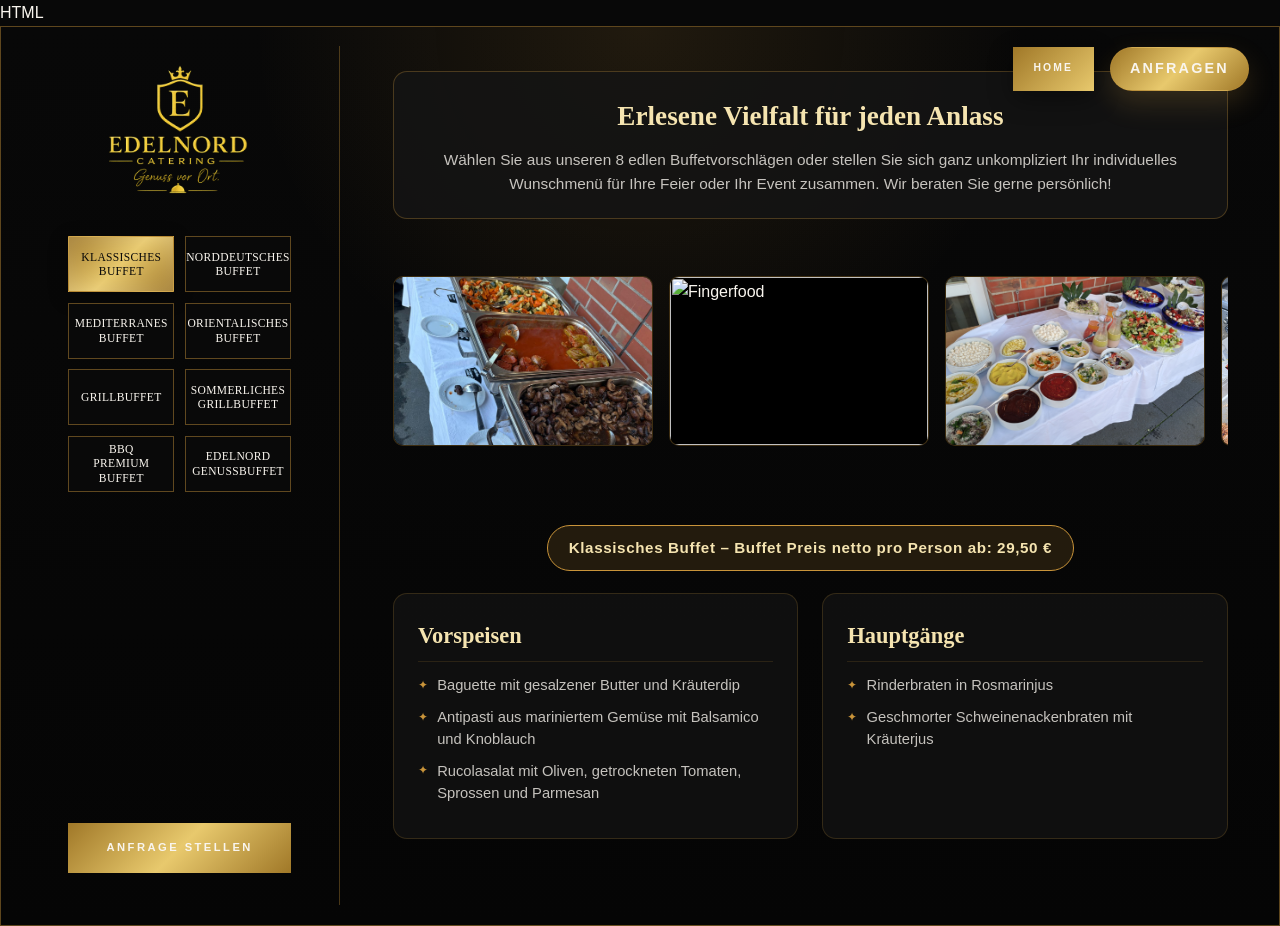
==== buffets-neu.html @ af48270b "Refactor carousel styles for improved specificity" ====
HTML
<!DOCTYPE html>
<html lang="de">
<head>
  <meta charset="UTF-8">
  <meta name="viewport" content="width=device-width, initial-scale=1.0">
  <meta name="robots" content="noindex, nofollow">
  <meta name="description" content="Entdecken Sie unsere exklusiven Buffets von EdelNord Catering – Klassisch, Norddeutsch, Mediterran, Orientalisch, Grill & BBQ sowie individuelle Wunschmenüs.">
  <title>Unsere Buffets – EdelNord Catering</title>
  <link rel="icon" type="image/png" href="assets/logo.png">
  <link rel="apple-touch-icon" href="assets/logo.png">
  <link rel="stylesheet" href="css/style.css">
  <link rel="stylesheet" href="css/buffets.css">
  <style>
    /* Zusätzliches Styling für Karussell, Lightbox & neue Elemente */
    .buffet-intro-box {
      background: rgba(20, 20, 20, 0.85);
      border: 1px solid rgba(201, 148, 58, 0.3);
      border-radius: 14px;
      padding: 1.4rem 1.8rem;
      margin-bottom: 1.8rem;
      text-align: center;
    }
    .buffet-intro-box h2 {
      font-family: var(--font-display);
      color: var(--gold-light);
      font-size: 1.7rem;
      margin-top: 0;
      margin-bottom: 0.6rem;
    }
    .buffet-intro-box p {
      color: var(--white-dim);
      font-size: 0.96rem;
      line-height: 1.55;
      margin: 0;
    }

    /* Karussell Styles – gezielt mit hoher Spezifität abgesichert */
    .menu-section .media-carousel-container {
      position: relative !important;
      width: 100% !important;
      height: auto !important;
      min-height: 185px !important;
      max-height: none !important;
      overflow-x: hidden !important;
      overflow-y: visible !important;
      margin-top: 1.2rem !important;
      margin-bottom: 1.8rem !important;
      padding: 0.6rem 0 !important;
      box-sizing: border-box !important;
    }
    .menu-section .media-carousel-track {
      display: flex !important;
      align-items: center !important;
      gap: 1rem !important;
      height: 170px !important;
      animation: scrollTrack 35s linear infinite;
      width: max-content !important;
    }
    .menu-section .media-carousel-container:hover .media-carousel-track {
      animation-play-state: paused;
    }
    .menu-section .carousel-item {
      width: 260px !important;
      height: 170px !important;
      min-height: 170px !important;
      max-height: 170px !important;
      border-radius: 10px !important;
      overflow: hidden !important;
      border: 1px solid rgba(201, 148, 58, 0.3) !important;
      cursor: pointer !important;
      flex-shrink: 0 !important;
      position: relative !important;
      background: #000 !important;
      margin: 0 !important;
      padding: 0 !important;
      transition: transform 0.3s ease, border-color 0.3s ease;
    }
    .menu-section .carousel-item:hover {
      transform: scale(1.03);
      border-color: var(--gold) !important;
    }
    .menu-section .carousel-item img {
      display: block !important;
      width: 100% !important;
      height: 100% !important;
      min-height: 100% !important;
      max-height: 100% !important;
      object-fit: cover !important;
      object-position: center !important;
      margin: 0 !important;
      padding: 0 !important;
      pointer-events: none;
    }

    @keyframes scrollTrack {
      0% { transform: translateX(0); }
      100% { transform: translateX(calc(-50% - 0.5rem)); }
    }

    /* Lightbox Styles */
    .lightbox-modal {
      display: none;
      position: fixed;
      top: 0;
      left: 0;
      width: 100%;
      height: 100%;
      background: rgba(0, 0, 0, 0.92);
      z-index: 9999;
      justify-content: center;
      align-items: center;
      padding: 2rem;
    }
    .lightbox-modal.active {
      display: flex;
    }
    .lightbox-content {
      max-width: 90%;
      max-height: 85vh;
      border-radius: 8px;
      border: 2px solid var(--gold);
      box-shadow: 0 10px 30px rgba(0,0,0,0.8);
    }
    .lightbox-close {
      position: absolute;
      top: 20px;
      right: 30px;
      color: var(--gold-light);
      font-size: 2.5rem;
      cursor: pointer;
      background: none;
      border: none;
    }

    /* Seitenverhältnisse & Schriftgröße der Sidebar-Buttons optimiert */
    .buffet-tab {
      width: 100%;
      min-height: 54px;
      padding: 0.5rem 0.65rem;
      font-size: 0.72rem;
      line-height: 1.25;
      letter-spacing: 0.03em;
      text-align: center;
      display: flex;
      align-items: center;
      justify-content: center;
      box-sizing: border-box;
      word-break: normal;
      overflow-wrap: normal;
      hyphens: none;
    }

    /* Buffet Grid & Cards */
    .buffet-content-grid {
      display: grid;
      grid-template-columns: repeat(auto-fit, minmax(280px, 1fr));
      gap: 1.5rem;
      margin-top: 1.2rem;
      margin-bottom: 2rem;
    }
    .buffet-category {
      background: rgba(20, 20, 20, 0.7);
      border: 1px solid rgba(201, 148, 58, 0.2);
      border-radius: 14px;
      padding: 1.5rem;
    }
    .buffet-category h3 {
      font-family: var(--font-display);
      color: var(--gold-light);
      font-size: 1.4rem;
      margin-top: 0;
      margin-bottom: 0.8rem;
      border-bottom: 1px solid rgba(201, 148, 58, 0.15);
      padding-bottom: 0.4rem;
    }
    .buffet-category ul {
      list-style: none;
      padding: 0;
      margin: 0;
    }
    .buffet-category li {
      color: var(--white-dim);
      font-size: 0.92rem;
      margin-bottom: 0.6rem;
      line-height: 1.5;
      padding-left: 1.2rem;
      position: relative;
    }
    .buffet-category li::before {
      content: "✦";
      position: absolute;
      left: 0;
      color: var(--gold);
      font-size: 0.75rem;
      top: 0.1rem;
    }
    .buffet-panel {
      display: none;
    }
    .buffet-panel.active {
      display: block;
      animation: fadeIn 0.4s ease forwards;
    }
    .buffet-title-row {
      text-align: center;
      margin-top: 2.8rem;
      margin-bottom: 1.4rem;
    }
    .price-badge {
      display: inline-block;
      background: rgba(201, 148, 58, 0.15);
      border: 1px solid var(--gold);
      color: var(--gold-light);
      padding: 0.6rem 1.3rem;
      border-radius: 999px;
      font-weight: 600;
      font-size: 0.95rem;
      letter-spacing: 0.04em;
      text-align: center;
    }

    /* PDF Download Button Styling */
    .pdf-download-container {
      text-align: center;
      margin-top: 1rem;
      margin-bottom: 2rem;
    }
    .btn-pdf-download {
      display: inline-flex;
      align-items: center;
      gap: 0.6rem;
      background: linear-gradient(135deg, #c9943a, #e2b15c);
      color: #111;
      padding: 0.8rem 1.8rem;
      border-radius: 999px;
      font-weight: 700;
      font-size: 0.95rem;
      text-decoration: none;
      box-shadow: 0 4px 15px rgba(201, 148, 58, 0.3);
      transition: transform 0.3s ease, box-shadow 0.3s ease, background 0.3s ease;
    }
    .btn-pdf-download:hover {
      transform: translateY(-2px);
      box-shadow: 0 6px 20px rgba(201, 148, 58, 0.5);
      background: linear-gradient(135deg, #d8a346, #ecc16d);
    }

    @keyframes fadeIn {
      from { opacity: 0; transform: translateY(8px); }
      to { opacity: 1; transform: translateY(0); }
    }
  </style>
</head>

<body>

  <div class="cursor"></div>
  <div class="cursor-ring"></div>

  <section class="buffet-page">

    <!-- Top Action Buttons -->
    <div style="position: absolute; top: 20px; right: 30px; display: flex; gap: 1rem; z-index: 100;">
      <a href="index.html" class="home-btn" style="position: static;">Home</a>
      <a href="index.html#kontakt" class="btn-primary" style="padding: 0.6rem 1.2rem; font-size: 0.9rem;">Anfragen</a>
    </div>

    <div class="buffet-container">

      <!-- ================= SIDEBAR (DESKTOP) ================= -->
      <aside class="buffet-sidebar">
        <div class="buffet-logo">
          <img src="assets/Slogan.PNG" alt="EdelNord Catering">
        </div>

        <div class="buffet-tabs" aria-label="Buffet auswählen">
          <button type="button" class="buffet-tab active" data-target="buffet-1">Klassisches Buffet</button>
          <button type="button" class="buffet-tab" data-target="buffet-2">Norddeutsches Buffet</button>
          <button type="button" class="buffet-tab" data-target="buffet-3">Mediterranes Buffet</button>
          <button type="button" class="buffet-tab" data-target="buffet-4">Orientalisches Buffet</button>
          <button type="button" class="buffet-tab" data-target="buffet-5">Grillbuffet</button>
          <button type="button" class="buffet-tab" data-target="buffet-6">Sommerliches Grillbuffet</button>
          <button type="button" class="buffet-tab" data-target="buffet-7">BBQ Premium Buffet</button>
          <button type="button" class="buffet-tab" data-target="buffet-8">EdelNord Genussbuffet</button>
        </div>

        <a href="index.html#kontakt" class="buffet-cta">
          Anfrage stellen
        </a>
      </aside>


      <!-- ================= HAUPTBEREICH / SPEISEKARTE ================= -->
      <main class="menu-section" style="padding: 1.6rem 2rem 2rem; overflow-y: auto; max-height: 90vh;">

        <!-- Einleitungstext -->
        <div class="buffet-intro-box">
          <h2>Erlesene Vielfalt für jeden Anlass</h2>
          <p>Wählen Sie aus unseren 8 edlen Buffetvorschlägen oder stellen Sie sich ganz unkompliziert Ihr individuelles Wunschmenü für Ihre Feier oder Ihr Event zusammen. Wir beraten Sie gerne persönlich!</p>
        </div>

        <!-- Durchlaufendes Medien-Karussell mit allen 8 echten Fotos -->
        <div class="media-carousel-container">
          <div class="media-carousel-track">
            <div class="carousel-item"><img src="assets/B004 Warme Speisen.jpg" alt="Warme Speisen"></div>
            <div class="carousel-item"><img src="assets/B017 Fingerfood.jpg" alt="Fingerfood"></div>
            <div class="carousel-item"><img src="assets/B002 Salate und Dips.jpg" alt="Salate und Dips"></div>
            <div class="carousel-item"><img src="assets/B003 Gasgrill.jpg" alt="Gasgrill"></div>
            <div class="carousel-item"><img src="assets/B009 Buffet Gäste.jpg" alt="Buffet Gäste"></div>
            <div class="carousel-item"><img src="assets/B014 Dessert.jpg" alt="Dessert"></div>
            <div class="carousel-item"><img src="assets/B018 Kuchen.jpg" alt="Kuchen"></div>
            <div class="carousel-item"><img src="assets/B019 Holzkohlegrill.jpg" alt="Holzkohlegrill"></div>
            <!-- Duplikat-Set für nahtlose Endlosschleife -->
            <div class="carousel-item"><img src="assets/B004 Warme Speisen.jpg" alt="Warme Speisen"></div>
            <div class="carousel-item"><img src="assets/B017 Fingerfood.jpg" alt="Fingerfood"></div>
            <div class="carousel-item"><img src="assets/B002 Salate und Dips.jpg" alt="Salate und Dips"></div>
            <div class="carousel-item"><img src="assets/B003 Gasgrill.jpg" alt="Gasgrill"></div>
            <div class="carousel-item"><img src="assets/B009 Buffet Gäste.jpg" alt="Buffet Gäste"></div>
            <div class="carousel-item"><img src="assets/B014 Dessert.jpg" alt="Dessert"></div>
            <div class="carousel-item"><img src="assets/B018 Kuchen.jpg" alt="Kuchen"></div>
            <div class="carousel-item"><img src="assets/B019 Holzkohlegrill.jpg" alt="Holzkohlegrill"></div>
          </div>
        </div>

        <!-- Buffet Panels Container -->
        <div class="buffet-panels-wrapper">

          <!-- 1. Klassisches Buffet -->
          <div id="buffet-1" class="buffet-panel active">
            <div class="buffet-title-row">
              <span class="price-badge">Klassisches Buffet – Buffet Preis netto pro Person ab: 29,50 €</span>
            </div>
            <div class="buffet-content-grid">
              <div class="buffet-category">
                <h3>Vorspeisen</h3>
                <ul>
                  <li>Baguette mit gesalzener Butter und Kräuterdip</li>
                  <li>Antipasti aus mariniertem Gemüse mit Balsamico und Knoblauch</li>
                  <li>Rucolasalat mit Oliven, getrockneten Tomaten, Sprossen und Parmesan</li>
                </ul>
              </div>
              <div class="buffet-category">
                <h3>Hauptgänge</h3>
                <ul>
                  <li>Rinderbraten in Rosmarinjus</li>
                  <li>Geschmorter Schweinenackenbraten mit Kräuterjus</li>
                </ul>
              </div>
              <div class="buffet-category">
                <h3>Beilagen & Dessert</h3>
                <ul>
                  <li>Rosmarinkartoffeln</li>
                  <li>Mediterranes Grillgemüse</li>
                  <li>Panna cotta mit Beerensauce im Glas</li>
                </ul>
              </div>
            </div>
            <div class="pdf-download-container">
              <a href="assets/EdelNord_Buffet_1_Klassisches_Buffet.pdf" class="btn-pdf-download" target="_blank">
                📥 Buffet-PDF herunterladen
              </a>
            </div>
          </div>

          <!-- 2. Norddeutsches Buffet -->
          <div id="buffet-2" class="buffet-panel">
            <div class="buffet-title-row">
              <span class="price-badge">Norddeutsches Buffet – Buffet Preis netto pro Person ab: 33,50 €</span>
            </div>
            <div class="buffet-content-grid">
              <div class="buffet-category">
                <h3>Vorspeisen</h3>
                <ul>
                  <li>Gemischter Brotkorb mit Mango-Aioli und gesalzener Butter</li>
                  <li>Penne rigate mit Avocado, Limette und Rucola</li>
                  <li>Blattsalat mit Gurke, Mais, Paprika, Croutons und Balsamico-Dressing</li>
                </ul>
              </div>
              <div class="buffet-category">
                <h3>Hauptgänge</h3>
                <ul>
                  <li>Gedämpftes Dorschfilet mit Gemüsestreifen und Dijon-Senfsauce</li>
                  <li>Rinderbraten mit Schwarzbiersauce</li>
                </ul>
              </div>
              <div class="buffet-category">
                <h3>Beilagen & Dessert</h3>
                <ul>
                  <li>Speckbohnen, Erbsen und Blumenkohl</li>
                  <li>Kartoffelgratin</li>
                  <li>Rote Grütze mit Vanillesauce</li>
                </ul>
              </div>
            </div>
            <div class="pdf-download-container">
              <a href="assets/EdelNord_Buffet_2_Norddeutsches_Buffet.pdf" class="btn-pdf-download" target="_blank">
                📥 Buffet-PDF herunterladen
              </a>
            </div>
          </div>

          <!-- 3. Mediterranes Buffet -->
          <div id="buffet-3" class="buffet-panel">
            <div class="buffet-title-row">
              <span class="price-badge">Mediterranes Buffet – Buffet Preis netto pro Person ab: 33,50 €</span>
            </div>
            <div class="buffet-content-grid">
              <div class="buffet-category">
                <h3>Vorspeisen</h3>
                <ul>
                  <li>Hausgebackene Kräuter-Focaccia</li>
                  <li>Gesalzene Butter und Sour Cream</li>
                  <li>Rote Bete und Feldsalat mit Vinaigrette und Walnüssen</li>
                  <li>Spinat-Räucherlachs-Törtchen im Glas mit Crème fraîche</li>
                </ul>
              </div>
              <div class="buffet-category">
                <h3>Hauptgänge</h3>
                <ul>
                  <li>Hähnchenbrust in Salbei-Parmaschinken-Sauce</li>
                  <li>Gebratene Mittelmeerfische und Garnelen auf Blattspinat-Tomaten-Gemüse mit Gorgonzolasauce</li>
                </ul>
              </div>
              <div class="buffet-category">
                <h3>Beilagen & Dessert</h3>
                <ul>
                  <li>Rosmarinkartoffeln</li>
                  <li>Gegrilltes Gemüse</li>
                  <li>Tiramisù mit Amarenakirschen</li>
                </ul>
              </div>
            </div>
            <div class="pdf-download-container">
              <a href="assets/EdelNord_Buffet_3_Mediterranes_Buffet.pdf" class="btn-pdf-download" target="_blank">
                📥 Buffet-PDF herunterladen
              </a>
            </div>
          </div>

          <!-- 4. Orientalisches Buffet -->
          <div id="buffet-4" class="buffet-panel">
            <div class="buffet-title-row">
              <span class="price-badge">Orientalisches Buffet – Buffet Preis netto pro Person ab: 29,50 €</span>
            </div>
            <div class="buffet-content-grid">
              <div class="buffet-category">
                <h3>Brotauswahl & Dips</h3>
                <ul>
                  <li>Hausgebackene Kräuter-Focaccia</li>
                  <li>Hummus & Baba Ghanoush</li>
                </ul>
              </div>
              <div class="buffet-category">
                <h3>Vorspeisen & Hauptgänge</h3>
                <ul>
                  <li>Fattoush-Salat mit geröstetem Fladenbrot und Zitronen-Sumach-Dressing</li>
                  <li>Geschmorte Hähnchenkeulen mit Zwiebeln</li>
                  <li>Geschmortes Lammfleisch in Joghurtsauce</li>
                </ul>
              </div>
              <div class="buffet-category">
                <h3>Beilagen & Dessert</h3>
                <ul>
                  <li>Biryani-Reis</li>
                  <li>Gebratener Blumenkohl mit Sesamsauce</li>
                  <li>Kunafa mit Käse</li>
                </ul>
              </div>
            </div>
            <div class="pdf-download-container">
              <a href="assets/EdelNord_Buffet_4_Orientalisches_Buffet.pdf" class="btn-pdf-download" target="_blank">
                📥 Buffet-PDF herunterladen
              </a>
            </div>
          </div>

          <!-- 5. Grillbuffet -->
          <div id="buffet-5" class="buffet-panel">
            <div class="buffet-title-row">
              <span class="price-badge">Grillbuffet – Buffet Preis netto pro Person ab: 36,50 €</span>
            </div>
            <div class="buffet-content-grid">
              <div class="buffet-category">
                <h3>Brot & Dips / Vorspeisen</h3>
                <ul>
                  <li>Ciabatta und Sauerteigbrot</li>
                  <li>Chimichurri, BBQ-Sauce und Aufgeschlagene Salzbutter</li>
                  <li>Grüner Blattsalat mit Balsamico-Dressing</li>
                  <li>Wassermelonensalat mit Feta, Minze und Rucola</li>
                </ul>
              </div>
              <div class="buffet-category">
                <h3>Vom Grill</h3>
                <ul>
                  <li>Rinderhüftsteaks</li>
                  <li>Zanderfilet vom Grill auf Lauch und Kirschtomaten mit Limettenbutter</li>
                  <li>Gegrillte Portobello-Pilze mit Knoblauch</li>
                </ul>
              </div>
              <div class="buffet-category">
                <h3>Beilagen & Dessert</h3>
                <ul>
                  <li>Ofenkartoffeln mit geräucherter Paprika und Meersalz</li>
                  <li>Gegrillte Zucchini und Paprika mit Balsamico</li>
                  <li>Cheesecake im Glas mit Beerensauce</li>
                </ul>
              </div>
            </div>
            <div class="pdf-download-container">
              <a href="assets/EdelNord_Buffet_5_Grillbuffet.pdf" class="btn-pdf-download" target="_blank">
                📥 Buffet-PDF herunterladen
              </a>
            </div>
          </div>

          <!-- 6. Sommerliches Grillbuffet -->
          <div id="buffet-6" class="buffet-panel">
            <div class="buffet-title-row">
              <span class="price-badge">Sommerliches Grillbuffet – Buffet Preis netto pro Person ab: 36,50 €</span>
            </div>
            <div class="buffet-content-grid">
              <div class="buffet-category">
                <h3>Brot & Dips / Salate</h3>
                <ul>
                  <li>Ciabatta und Baguette</li>
                  <li>Rote-Bete-Hummus und Aufgeschlagene Kräuterbutter</li>
                  <li>Couscous-Salat mit Tomaten, Minze und Petersilie</li>
                  <li>Bauernsalat mit Gurke, Kirschtomaten, Paprika und Zitronendressing</li>
                </ul>
              </div>
              <div class="buffet-category">
                <h3>Vom Grill</h3>
                <ul>
                  <li>Maispoulardenbrust in Zitronen-Kräuter-Marinade</li>
                  <li>Riesengarnelenspieße mit Knoblauch und Petersilie</li>
                  <li>Halloumi-Spieße mit Paprika und roten Zwiebeln</li>
                </ul>
              </div>
              <div class="buffet-category">
                <h3>Beilagen & Dessert</h3>
                <ul>
                  <li>Kartoffelsalat mit Basilikumpesto</li>
                  <li>Gegrillte Maiskolben mit Butter und Meersalz</li>
                  <li>Zitronenquark mit frischen Erdbeeren im Glas</li>
                </ul>
              </div>
            </div>
            <div class="pdf-download-container">
              <a href="assets/EdelNord_Buffet_6_Sommerliches_Grillbuffet.pdf" class="btn-pdf-download" target="_blank">
                📥 Buffet-PDF herunterladen
              </a>
            </div>
          </div>

          <!-- 7. BBQ Premium Buffet -->
          <div id="buffet-7" class="buffet-panel">
            <div class="buffet-title-row">
              <span class="price-badge">BBQ Premium Buffet – Buffet Preis netto pro Person ab: 39,50 €</span>
            </div>
            <div class="buffet-content-grid">
              <div class="buffet-category">
                <h3>Brot & Dips / Salate</h3>
                <ul>
                  <li>Knuspriges Baguette und Sauerteigbrot mit Fenchel-Kräuterquark & Tomatenbutter</li>
                  <li>BBQ-Sauce, Senf und Ketchup</li>
                  <li>Bohnensalat mit roten Zwiebeln, Petersilie und getrockneten Tomaten</li>
                  <li>Pastasalat mit Pesto, Mini-Mozzarella und Pinienkernen</li>
                </ul>
              </div>
              <div class="buffet-category">
                <h3>Grillspezialitäten</h3>
                <ul>
                  <li>Thüringer Bratwurst</li>
                  <li>Schweinenackensteaks in Senf-Kräuter-Marinade</li>
                  <li>Marinierte, ausgelöste Hähnchenkeulen</li>
                  <li>Lachsfilet mit Zitronenbutter</li>
                </ul>
              </div>
              <div class="buffet-category">
                <h3>Beilagen & Dessert</h3>
                <ul>
                  <li>Kartoffeln mit Rosmarin, Thymian, Meersalz und Olivenöl</li>
                  <li>Gebratene Champignons mit Knoblauch und Kräutern</li>
                  <li>Schokoladenbrownie mit Salzkaramellsauce</li>
                </ul>
              </div>
            </div>
            <div class="pdf-download-container">
              <a href="assets/EdelNord_Buffet_7_BBQ_Premium_Buffet.pdf" class="btn-pdf-download" target="_blank">
                📥 Buffet-PDF herunterladen
              </a>
            </div>
          </div>

          <!-- 8. EdelNord Genussbuffet -->
          <div id="buffet-8" class="buffet-panel">
            <div class="buffet-title-row">
              <span class="price-badge">EdelNord Genussbuffet – Buffet Preis netto pro Person ab: 39,50 €</span>
            </div>
            <div class="buffet-content-grid">
              <div class="buffet-category">
                <h3>Brot & Vorspeisen</h3>
                <ul>
                  <li>Baguette und hausgebackene Kräuter-Focaccia mit Salzbutter & Aioli</li>
                  <li>Geräuchertes Forellenfilet auf Fenchelsalat mit Zitrone, Dill und Meerrettichcreme</li>
                  <li>Feldsalat mit Birne, gerösteten Walnüssen und Senf-Dill-Vinaigrette</li>
                </ul>
              </div>
              <div class="buffet-category">
                <h3>Hauptgänge</h3>
                <ul>
                  <li>Rosa gebratenes Rinderfilet mit kräftiger Rotweinjus</li>
                  <li>Ausgelöste Hähnchenkeulen in Zitronen-Thymian-Jus</li>
                  <li>Süßkartoffel-Spinat-Curry (vegan)</li>
                </ul>
              </div>
              <div class="buffet-category">
                <h3>Beilagen & Dessert</h3>
                <ul>
                  <li>Buntes Landgemüse mit Möhren, grünen Bohnen und Erbsen</li>
                  <li>Basmatireis</li>
                  <li>Mousse au Chocolat aus Zartbitterschokolade</li>
                </ul>
              </div>
            </div>
            <div class="pdf-download-container">
              <a href="assets/EdelNord_Buffet_8_EdelNord_Genussbuffet.pdf" class="btn-pdf-download" target="_blank">
                📥 Buffet-PDF herunterladen
              </a>
            </div>
          </div>

        </div>

      </main>

    </div>

  </section>

  <!-- Lightbox Modal -->
  <div class="lightbox-modal" id="lightboxModal">
    <button class="lightbox-close" id="lightboxClose">&times;</button>
    <img class="lightbox-content" id="lightboxImg" src="" alt="Großansicht">
  </div>

  <!-- JavaScript für Tabs und Lightbox -->
  <script>
    const tabs = document.querySelectorAll('.buffet-tab');
    const panels = document.querySelectorAll('.buffet-panel');

    tabs.forEach(tab => {
      tab.addEventListener('click', () => {
        tabs.forEach(t => t.classList.remove('active'));
        panels.forEach(p => p.classList.remove('active'));

        tab.classList.add('active');
        const target = document.getElementById(tab.getAttribute('data-target'));
        if (target) {
          target.classList.add('active');
        }
      });
    });

    const modal = document.getElementById('lightboxModal');
    const modalImg = document.getElementById('lightboxImg');
    const closeBtn = document.getElementById('lightboxClose');
    const carouselItems = document.querySelectorAll('.carousel-item img');

    carouselItems.forEach(img => {
      img.parentElement.addEventListener('click', () => {
        modal.classList.add('active');
        modalImg.src = img.src;
      });
    });

    closeBtn.addEventListener('click', () => {
      modal.classList.remove('active');
    });

    modal.addEventListener('click', (e) => {
      if (e.target === modal) {
        modal.classList.remove('active');
      }
    });
  </script>

</body>
</html>
---- css/style.css ----
/* ============================================
   EDELNORD – GLOBAL DESIGN SYSTEM
   ============================================ */

:root {
  --black: #080808;
  --black-mid: #111111;
  --black-card: #141414;
  --gold-deep: #a07828;
  --gold: #c9943a;
  --gold-bright: #e8c96d;
  --gold-light: #f5e4b0;
  --gold-soft: #edd7a0;
  --white: #f9f5ee;
  --white-dim: rgba(249, 245, 238, 0.78);
  --line: rgba(201, 148, 58, 0.18);
  --panel: rgba(20, 20, 20, 0.85);
  --transition: 0.35s ease;
  --font-display: "Cormorant Garamond", Georgia, serif;
  --font-ui: "Montserrat", "Segoe UI", sans-serif;
}

* {
  box-sizing: border-box;
}

html, body {
  max-width: 100%;
  overflow-x: hidden;
}

html {
  scroll-behavior: smooth;
}

body {
  margin: 0;
  background: var(--black);
  color: var(--white);
  font-family: var(--font-ui);
  line-height: 1.6;
  -webkit-font-smoothing: antialiased;
  text-rendering: optimizeLegibility;
}

a,
a:link,
a:visited,
a:active {
  color: inherit;
  text-decoration: none;
}

a:hover {
  color: inherit;
}

img {
  max-width: 100%;
  display: block;
}

button,
input,
select,
textarea {
  font: inherit;
}

/* ============================================
   NAVIGATION
   ============================================ */
nav {
  position: sticky;
  top: 0;
  z-index: 40;
  display: flex;
  align-items: center;
  justify-content: space-between;
  gap: 1rem;
  width: min(1280px, calc(100% - 2rem));
  margin: 1.2rem auto 0;
  padding: 1rem 1.15rem;
  background: rgba(8, 8, 8, 0.84);
  border: 1px solid var(--line);
  border-radius: 999px;
  backdrop-filter: blur(12px);
  -webkit-backdrop-filter: blur(12px);
  box-shadow: 0 12px 30px rgba(0, 0, 0, 0.18);
}

.nav-logo {
  display: flex;
  align-items: center;
  gap: 0.8rem;
  min-width: 0;
}

.nav-logo-img {
  width: 42px;
  height: 42px;
  border-radius: 12px;
  object-fit: cover;
  box-shadow: 0 10px 18px rgba(0, 0, 0, 0.2);
}

.nav-logo-text {
  display: flex;
  flex-direction: column;
  line-height: 1.1;
}

.nav-logo-text span:first-child {
  color: var(--gold-light);
  font-family: var(--font-display);
  font-size: 0.92rem;
  letter-spacing: 0.12em;
  text-transform: uppercase;
}

.nav-logo-text .logo-sub {
  color: var(--gold-light);
  font-family: var(--font-display);
  font-size: 0.76rem;
  letter-spacing: 0.14em;
  opacity: 0.9;
}

.nav-links {
  display: flex;
  align-items: center;
  gap: 1.3rem;
  list-style: none;
  margin: 0;
  padding: 0;
}

.nav-links a {
  color: var(--white-dim);
  font-size: 0.75rem;
  letter-spacing: 0.15em;
  text-transform: uppercase;
  transition: color var(--transition);
}

.nav-links a:hover {
  color: var(--gold-light);
}

.desktop-cta,
.mobile-request-btn,
.btn-primary,
.form-submit {
  display: inline-flex;
  align-items: center;
  justify-content: center;
  background: linear-gradient(135deg, var(--gold-deep), var(--gold-bright), var(--gold-deep));
  color: #080808;
  border: 1px solid rgba(201, 148, 58, 0.28);
  border-radius: 999px;
  font-weight: 700;
  letter-spacing: 0.15em;
  text-transform: uppercase;
  transition: transform 0.22s ease, box-shadow 0.22s ease, filter 0.22s ease;
  box-shadow: 0 12px 28px rgba(201, 148, 58, 0.2);
}

.desktop-cta,
.mobile-request-btn {
  padding: 0.82rem 1rem;
  font-size: 0.7rem;
}

.btn-primary,
.form-submit {
  padding: 1rem 1.55rem;
  font-size: 0.7rem;
}

.desktop-cta:hover,
.mobile-request-btn:hover,
.btn-primary:hover,
.form-submit:hover {
  transform: translateY(-2px);
  box-shadow: 0 18px 34px rgba(201, 148, 58, 0.32);
  filter: brightness(1.02);
}

.mobile-nav-actions {
  display: none;
}

.hamburger {
  display: inline-flex;
  flex-direction: column;
  justify-content: center;
  gap: 0.24rem;
  width: 42px;
  height: 42px;
  border: 1px solid rgba(201, 148, 58, 0.2);
  border-radius: 50%;
  background: rgba(255, 255, 255, 0.01);
  cursor: pointer;
}

.hamburger span {
  display: block;
  width: 18px;
  height: 2px;
  margin: 0 auto;
  background: var(--white);
  border-radius: 2px;
}

/* ============================================
   HERO
   ============================================ */
.hero {
  position: relative;
  min-height: 78vh;
  padding: 6rem 1.5rem 4rem;
  background: var(--black);
  overflow: hidden;
}

.hero-bg,
.hero-lines {
  position: absolute;
  inset: 0;
  pointer-events: none;
}

.hero-bg {
  background:
    radial-gradient(circle at 50% 28%, rgba(201, 148, 58, 0.15), transparent 35%),
    linear-gradient(180deg, rgba(8, 8, 8, 0.12), rgba(8, 8, 8, 0.02));
}

.hero-content {
  position: relative;
  z-index: 1;
  width: min(1200px, 100%);
  min-height: 68vh;
  margin: 0 auto;
  display: flex;
  flex-direction: column;
  align-items: center;
  justify-content: center;
  text-align: center;
}

.hero-logo {
  display: flex;
  justify-content: center;
  align-items: center;
  margin-bottom: 1.5rem;
}

.hero-logo img {
  width: min(46vw, 620px);
  max-width: 620px;
  filter: drop-shadow(0 18px 30px rgba(0, 0, 0, 0.25));
}

.hero-scroll {
  display: flex;
  flex-direction: column;
  align-items: center;
  gap: 0.6rem;
  margin-top: 0.6rem;
}

.hero-scroll span {
  font-size: 0.72rem;
  letter-spacing: 0.24em;
  text-transform: uppercase;
  color: var(--white-dim);
}

.scroll-line {
  width: 1px;
  height: 52px;
  background: linear-gradient(180deg, rgba(201, 148, 58, 0.12), rgba(201, 148, 58, 0.9), rgba(201, 148, 58, 0.12));
}

.hero-actions {
  margin-top: 1.9rem;
}

/* ============================================
   SERVICES / OFFERS / ABOUT / CONTACT / FOOTER
   ============================================ */
.services,
.offers,
.about,
.contact,
footer {
  background: var(--black);
}

.services {
  min-height: 100vh;
  display: flex;
  align-items: center;
  padding: 5rem 0;
  background: var(--black-mid);
  border-top: 1px solid rgba(201, 148, 58, 0.08);
  border-bottom: 1px solid rgba(201, 148, 58, 0.08);
}

.services .section-inner,
.offers .section-inner,
.about .section-inner,
.contact .contact-inner,
.footer-inner,
.footer-bottom {
  width: min(1200px, calc(100% - 2rem));
  margin: 0 auto;
}

.services-header,
.offers-header {
  width: 100%;
  max-width: 1200px;
  text-align: center;
  margin: 0 auto 2.8rem;
  display: flex;
  flex-direction: column;
  align-items: center;
}

.services-header .section-label,
.services-header .section-title {
  text-align: center;
}

.services-grid {
  width: 100%;
  max-width: 1200px;
  display: grid;
  grid-template-columns: repeat(4, minmax(180px, 1fr));
  gap: 1.35rem;
  margin: 0 auto;
}

.service-card {
  position: relative;
  background: var(--black-card);
  padding: 2.3rem 1.6rem 3rem;
  overflow: hidden;
  transition: var(--transition);
  border-radius: 18px;
  min-height: 330px;
  display: flex;
  flex-direction: column;
  align-items: center;
  justify-content: center;
  text-align: center;
  text-decoration: none;
  color: inherit;
  border: 1px solid rgba(201, 148, 58, 0.12);
  box-shadow: 0 15px 30px rgba(0, 0, 0, 0.08);
}

.service-card::before {
  content: "";
  position: absolute;
  top: 0;
  left: 0;
  width: 100%;
  height: 2px;
  background: linear-gradient(90deg, transparent, var(--gold), transparent);
  transform: scaleX(0);
  transition: transform var(--transition);
}

.service-card:hover::before {
  transform: scaleX(1);
}

.service-card:hover {
  background: rgba(20, 20, 20, 0.97);
  transform: translateY(-10px);
  box-shadow: 0 22px 38px rgba(0, 0, 0, 0.18);
}

.service-card:hover .service-icon {
  color: var(--gold-bright);
}

.service-icon {
  font-size: 2.15rem;
  color: var(--gold);
  margin-bottom: 1rem;
  display: block;
  transition: color var(--transition);
}

.service-name {
  font-family: var(--font-display);
  font-size: clamp(1.9rem, 2.2vw, 2.5rem);
  font-weight: 300;
  margin: 0 0 0.8rem;
  color: var(--white);
}

.service-desc {
  font-size: 0.92rem;
  font-weight: 300;
  line-height: 1.75;
  color: var(--white-dim);
  max-width: 220px;
  margin: 0;
}

.service-number {
  position: absolute;
  bottom: 1.4rem;
  right: 1.4rem;
  font-family: var(--font-display);
  font-size: 3rem;
  font-weight: 300;
  color: rgba(201, 148, 58, 0.06);
  line-height: 1;
  pointer-events: none;
}

.services-cta {
  margin-top: 1.8rem;
  text-align: center;
}

.offers {
  background: #0b0b0b;
  padding: 5rem 0;
}

.offers-header {
  text-align: center;
  margin: 0 auto 2.4rem;
}

.offer-pill {
  display: flex;
  align-items: center;
  justify-content: center;
  gap: 0.7rem;
  width: min(100%, 760px);
  margin: 0 auto 0.8rem;
  padding: 1rem 1.3rem;
  border-radius: 999px;
  background: rgba(255, 255, 255, 0.01);
  border: 1px solid rgba(201, 148, 58, 0.12);
  color: var(--white);
  transition: transform var(--transition), border-color var(--transition);
}

.offer-pill:hover {
  transform: translateY(-2px);
  border-color: rgba(201, 148, 58, 0.35);
}

.offer-icon {
  font-size: 1.15rem;
}

.offer-name {
  font-size: 1rem;
  font-weight: 500;
}

.offers-cta {
  display: grid;
  justify-items: center;
  gap: 1rem;
  margin-top: 2rem;
  text-align: center;
}

.offers-cta p {
  max-width: 760px;
  color: var(--white-dim);
  font-size: 0.92rem;
  line-height: 1.75;
}

.about,
.contact {
  padding: 5rem 0;
}

.about-layout {
  display: grid;
  grid-template-columns: 1.1fr 0.9fr;
  gap: 2rem;
  align-items: center;
}

.about-body,
.contact-form,
.contact-alt {
  background: rgba(20, 20, 20, 0.45);
  border: 1px solid rgba(201, 148, 58, 0.12);
  border-radius: 18px;
}

.about-body {
  padding: 2rem;
}

.about-image {
  overflow: hidden;
  border-radius: 18px;
  border: 1px solid rgba(201, 148, 58, 0.12);
}

.about-image img {
  width: 100%;
  height: 100%;
  object-fit: cover;
}

.contact-inner {
  width: min(1200px, calc(100% - 2rem));
  margin: 0 auto;
}

.contact-form {
  padding: 1.5rem;
}

.form-row {
  display: grid;
  grid-template-columns: repeat(2, minmax(0, 1fr));
  gap: 1rem;
  margin-bottom: 1rem;
}

.form-field {
  display: flex;
  flex-direction: column;
  gap: 0.45rem;
}

.form-field label {
  color: var(--white-dim);
  font-size: 0.72rem;
  letter-spacing: 0.1em;
  text-transform: uppercase;
}

.form-field input,
.form-field select,
.form-field textarea {
  width: 100%;
  border: 1px solid rgba(201, 148, 58, 0.2);
  border-radius: 10px;
  background: rgba(255, 255, 255, 0.02);
  color: var(--white);
  padding: 0.9rem 1rem;
  font: inherit;
}

.form-field textarea {
  min-height: 130px;
  resize: vertical;
}

.contact-alt {
  display: flex;
  justify-content: space-between;
  gap: 1rem;
  padding: 1rem 1.2rem;
  margin-top: 1.5rem;
}

.contact-alt-item {
  display: grid;
  gap: 0.2rem;
}

.contact-alt-item span:first-child {
  color: var(--white-dim);
  font-size: 0.7rem;
  letter-spacing: 0.12em;
  text-transform: uppercase;
}

.contact-alt-item a,
.contact-alt-item span:last-child {
  color: var(--white);
  font-size: 0.9rem;
}

footer {
  padding: 3rem 0 2rem;
}

.footer-inner {
  display: grid;
  grid-template-columns: 1.2fr 1fr 1fr;
  gap: 2rem;
}

.footer-col ul {
  list-style: none;
  margin: 0;
  padding: 0;
  display: grid;
  gap: 0.55rem;
}

.footer-col a,
.footer-bottom a {
  color: var(--white-dim);
  transition: color var(--transition);
}

.footer-col a:hover,
.footer-bottom a:hover {
  color: var(--gold-light);
}

.footer-bottom {
  display: flex;
  justify-content: space-between;
  align-items: center;
  gap: 1rem;
  padding-top: 1.2rem;
  border-top: 1px solid rgba(201, 148, 58, 0.12);
}

.footer-bottom p {
  margin: 0;
  color: var(--white-dim);
  font-size: 0.78rem;
}

/* ============================================
   HELPER TYPOGRAPHY
   ============================================ */
.section-label {
  color: var(--gold-light);
  font-size: 0.75rem;
  letter-spacing: 0.2em;
  text-transform: uppercase;
}

.section-title,
.about-title,
.contact-title {
  font-family: var(--font-display);
  font-weight: 500;
  line-height: 0.95;
  letter-spacing: -0.03em;
}

.section-title,
.about-title {
  font-size: clamp(3.2rem, 5.5vw, 5.8rem);
  color: var(--gold-soft);
}

.contact-title {
  font-size: clamp(2.8rem, 4.5vw, 4.5rem);
  color: var(--white);
}

.about-title,
.contact-title {
  margin: 0.4rem 0 1rem;
}

.about-body p,
.contact-body {
  color: var(--white-dim);
  font-size: 0.92rem;
  line-height: 1.75;
}

.gold-text {
  color: var(--gold-light);
}

/* ============================================
   DESKTOP
   ============================================ */
@media (min-width: 901px) {
  body {
    background: var(--black);
  }

  nav {
    width: min(1280px, calc(100% - 2rem));
    margin-top: 1.2rem;
    border-radius: 999px;
  }

  .hero {
    min-height: 76vh;
    padding-top: 5.8rem;
  }

  .hero-content {
    min-height: 68vh;
  }

  .services,
  .offers,
  .about,
  .contact,
  footer {
    padding: 5rem 0;
  }

  .services-grid {
    grid-template-columns: repeat(4, minmax(220px, 1fr));
    gap: 1.35rem;
    margin-top: 1rem;
  }

  .service-card {
    min-height: 330px;
    padding: 2.2rem 1.7rem 3.1rem;
  }

  .service-name {
    font-size: 2.2rem;
  }

  .service-desc {
    font-size: 0.92rem;
    max-width: 230px;
  }
}

/* ============================================
   MOBILE
   ============================================ */
@media (max-width: 900px) {
  html,
  body {
    background: #080808 !important;
    color: #f9f5ee;
    margin: 0;
    overflow-x: hidden !important;
    max-width: 100vw;
  }

  body {
    font-size: 15px;
  }

  nav {
    position: sticky;
    top: 0;
    z-index: 40;
    width: calc(100% - 1.2rem);
    margin-top: 0.5rem;
    padding: 0.6rem 0.8rem;
    background: rgba(8, 8, 8, 0.96);
    border: 1px solid rgba(201, 148, 58, 0.12);
    border-radius: 999px;
    backdrop-filter: blur(10px);
    -webkit-backdrop-filter: blur(10px);
  }

  .nav-logo {
    gap: 0.45rem;
    max-width: 58%;
    min-width: 0;
  }

  .nav-logo-img {
    width: 26px;
    height: 26px;
    flex-shrink: 0;
  }

  .nav-logo-text {
    min-width: 0;
    overflow: hidden;
  }

  .nav-logo-text span:first-child {
    font-size: 0.58rem;
    letter-spacing: 0.04em;
    white-space: nowrap;
  }

  .nav-logo-text .logo-sub {
    font-size: 0.48rem;
    letter-spacing: 0.02em;
    white-space: nowrap;
  }

  .nav-links {
    display: none !important;
  }

  .mobile-nav-actions {
    display: flex !important;
    align-items: center;
    gap: 0.4rem;
    flex-shrink: 0;
  }

  .mobile-request-btn {
    padding: 0.5rem 0.65rem;
    font-size: 0.56rem;
    letter-spacing: 0.08em;
    white-space: nowrap;
  }

  .hamburger {
    width: 32px;
    height: 32px;
    border-radius: 50%;
    flex-shrink: 0;
  }

  .hero {
    min-height: 62vh;
    padding: 4.2rem 1rem 2.5rem;
    background: #080808;
  }

  .hero-content {
    max-width: 100%;
    width: 100%;
    display: flex;
    flex-direction: column;
    align-items: center;
    justify-content: center;
    text-align: center;
  }

  .hero-logo {
    width: 100%;
    margin: 0 auto 0.9rem;
  }

  .hero-logo img {
    display: block;
    width: min(84vw, 360px);
    height: auto;
    margin: 0 auto;
  }

  .hero-scroll {
    margin-top: 0.6rem;
    transform: scale(0.95);
  }

  .hero-scroll span {
    font-size: 0.68rem;
    letter-spacing: 0.2em;
    color: var(--white-dim);
  }

  .scroll-line {
    height: 42px;
  }

  .hero-actions {
    margin-top: 1rem;
  }

  .btn-primary,
  .btn-secondary {
    display: inline-flex;
    align-items: center;
    justify-content: center;
    width: auto;
    min-width: 210px;
    padding: 0.9rem 1.2rem;
    font-size: 0.68rem;
    letter-spacing: 0.18em;
  }

  .services,
  .offers,
  .about,
  .contact,
  footer {
    padding: 3.5rem 0;
  }

  .section-inner,
  .contact-inner {
    padding: 0 1rem;
  }

  .services-header,
  .offers-header {
    margin-bottom: 1.4rem;
  }

  .section-title,
  .about-title,
  .contact-title {
    font-size: clamp(2.2rem, 7vw, 2.8rem);
    line-height: 1.05;
    margin-top: 0.55rem;
    letter-spacing: -0.02em;
  }

  .section-title,
  .about-title {
    color: var(--gold-soft);
  }

  .contact-title {
    color: var(--white);
  }

  /* KACHELN AUF MOBILE GARANTIERT UNTEREINANDER */
  .services-grid {
    display: grid !important;
    grid-template-columns: 1fr !important;
    width: 100% !important;
    gap: 1.2rem !important;
  }

  .service-card {
    width: 100% !important;
    min-width: 0 !important;
    max-width: 100% !important;
    min-height: auto !important;
    padding: 1.8rem 1.4rem !important;
    border-radius: 14px;
    background: #141414;
    border: 1px solid rgba(201, 148, 58, 0.15);
  }

  .service-icon {
    font-size: 1.55rem;
    margin-bottom: 0.7rem;
  }

  .service-name {
    font-size: 1.5rem;
    margin-bottom: 0.55rem;
  }

  .service-desc {
    font-size: 0.88rem;
    max-width: 100% !important;
    line-height: 1.7;
    color: var(--white-dim);
  }

  .service-number {
    font-size: 2.2rem;
    bottom: 0.9rem;
    right: 0.9rem;
  }

  .services-cta {
    margin-top: 1.1rem;
  }

  .offers .section-inner {
    padding: 0 1rem;
  }

  .offer-pill {
    width: 100%;
    justify-content: flex-start;
    gap: 0.7rem;
    padding: 0.8rem 1rem;
    border-radius: 999px;
    margin-bottom: 0.7rem;
    background: #141414;
  }

  .offer-icon {
    font-size: 1.08rem;
  }

  .offer-name {
    font-size: 0.96rem;
  }

  .offers-cta {
    padding-top: 0.8rem;
  }

  .offers-cta p {
    font-size: 0.88rem;
    line-height: 1.7;
    margin-bottom: 1rem;
    color: var(--white-dim);
  }

  .about-layout {
    grid-template-columns: 1fr;
    gap: 1.7rem;
  }

  .about-body {
    text-align: left;
    padding: 1.25rem 1rem;
    background: rgba(20, 20, 20, 0.35);
    border: 1px solid rgba(201, 148, 58, 0.1);
  }

  .about-body p {
    font-size: 0.88rem;
    line-height: 1.7;
    color: var(--white-dim);
  }

  .about-image {
    width: 100%;
  }

  .about-image img {
    height: 280px;
    object-fit: cover;
    border-radius: 12px;
  }

  .contact {
    padding-top: 3.5rem;
  }

  .contact-body {
    font-size: 0.88rem;
    line-height: 1.7;
    color: var(--white-dim);
  }

  .contact-form {
    padding: 1rem;
    border-radius: 14px;
    border: 1px solid rgba(201, 148, 58, 0.12);
    background: #141414;
  }

  .form-row {
    grid-template-columns: 1fr;
    gap: 0.8rem;
  }

  .form-field label {
    font-size: 0.68rem;
    letter-spacing: 0.08em;
    color: var(--white-dim);
  }

  .form-field input,
  .form-field select,
  .form-field textarea {
    min-height: 46px;
    padding: 0.8rem 0.8rem;
    font-size: 0.9rem;
    border-color: rgba(201, 148, 58, 0.2);
    color: var(--white);
    background: rgba(255, 255, 255, 0.01);
  }

  .form-submit {
    width: 100%;
    padding: 0.95rem 1rem;
    font-size: 0.68rem;
    letter-spacing: 0.18em;
  }

  .contact-alt {
    flex-direction: column;
    gap: 0.8rem;
    background: rgba(20, 20, 20, 0.35);
    border: 1px solid rgba(201, 148, 58, 0.1);
  }

  .contact-alt-item span:first-child {
    color: var(--white-dim);
  }

  .contact-alt-item a,
  .contact-alt-item span:last-child {
    color: var(--white);
    font-size: 0.88rem;
  }

  .footer-inner {
    grid-template-columns: 1fr;
    gap: 1.5rem;
  }

  .footer-bottom {
    flex-direction: column;
    align-items: flex-start;
  }
}
---- css/buffets.css ----
/* ============================================
   EDELNORD BUFFET-SEITE
   ============================================ */


/* ============================================
   GRUNDLAYOUT – DESKTOP
   ============================================ */

.buffet-page {
  width: 100%;
  height: 100svh;
  min-height: 100svh;

  position: relative;

  padding: 1.2rem;

  overflow: hidden;

  background:
    radial-gradient(
      circle at 50% 0%,
      rgba(201, 148, 58, 0.13),
      transparent 35%
    ),
    linear-gradient(
      180deg,
      #080808,
      #050505
    );

  border: 1px solid rgba(201, 148, 58, 0.45);
}


/* ============================================
   HOME-BUTTON – DESKTOP
   ============================================ */

.home-btn {
  position: fixed;
  top: 1.2rem;
  right: 1.2rem;

  z-index: 100;

  padding: 0.7rem 1.3rem;

  display: flex;
  align-items: center;
  justify-content: center;

  background: linear-gradient(
    135deg,
    var(--gold-deep),
    var(--gold-bright)
  );

  color: var(--black);

  text-decoration: none;
  text-transform: uppercase;

  font-size: 0.65rem;
  font-weight: 700;
  letter-spacing: 0.2em;

  box-shadow: 0 8px 25px rgba(0, 0, 0, 0.4);

  transition:
    transform 0.3s ease,
    box-shadow 0.3s ease;
}

.home-btn:hover {
  transform: translateY(-2px);

  box-shadow:
    0 12px 30px rgba(0, 0, 0, 0.5),
    0 0 20px rgba(201, 148, 58, 0.2);
}


/* ============================================
   HAUPT-CONTAINER
   ============================================ */

.buffet-container {
  width: 100%;
  height: 100%;

  display: grid;
  grid-template-columns: 320px minmax(0, 1fr);

  gap: 1.3rem;
}


/* ============================================
   SIDEBAR – DESKTOP
   ============================================ */

.buffet-sidebar {
  min-width: 0;
  height: 100%;

  padding:
    0.5rem
    3rem
    2rem;

  display: flex;
  flex-direction: column;

  gap: 1.1rem;

  border-right: 1px solid rgba(201, 148, 58, 0.35);
}


/* ============================================
   LOGO – DESKTOP
   ============================================ */

.buffet-logo {
  width: 100%;
  height: 165px;

  display: flex;
  align-items: center;
  justify-content: center;
}

.buffet-logo img {
  width: 150%;
  max-width: 300px;
  max-height: 300px;

  display: block;

  object-fit: contain;
}


/* ============================================
   BUFFET-BUTTONS – DESKTOP
   ============================================ */

.buffet-tabs {
  width: 100%;

  display: grid;
  grid-template-columns: repeat(2, minmax(0, 1fr));

  gap: 0.65rem;
}

.buffet-tab {
  width: 100%;
  min-width: 0;
  height: 56px;

  padding: 6px;

  display: flex;
  align-items: center;
  justify-content: center;

  background: rgba(10, 10, 10, 0.85);

  border: 1px solid rgba(201, 148, 58, 0.45);

  color: var(--white);

  font-family: var(--font-display);
  font-size: 0.72rem;
  line-height: 1.2;
  letter-spacing: 0.04em;

  text-align: center;
  text-transform: uppercase;

  cursor: pointer;

  transition:
    color 0.3s ease,
    background 0.3s ease,
    transform 0.3s ease,
    box-shadow 0.3s ease;
}

.buffet-tab:hover {
  transform: translateY(-1px);
}

.buffet-tab.active,
.buffet-tab:hover {
  color: #080808;

  background: linear-gradient(
    135deg,
    var(--gold-deep),
    var(--gold-bright),
    var(--gold-deep)
  );

  box-shadow:
    inset 0 0 25px rgba(255, 255, 255, 0.18),
    0 5px 20px rgba(0, 0, 0, 0.25);
}


/* ============================================
   ALBUM – DESKTOP
   ============================================ */

.side-album {
  width: 100%;
  aspect-ratio: 16 / 9;

  padding: 7px;

  overflow: hidden;

  background: #090909;

  border: 1px solid rgba(201, 148, 58, 0.55);
  border-radius: 14px;

  box-shadow: 0 18px 45px rgba(0, 0, 0, 0.45);
}

.side-album img {
  width: 100%;
  height: 100%;

  display: block;

  object-fit: cover;

  border-radius: 9px;

  transition: opacity 0.45s ease;
}


/* ============================================
   ANFRAGE-BUTTON – DESKTOP
   ============================================ */

.buffet-cta {
  width: 100%;

  margin-top: auto;
  padding: 1rem;

  display: block;

  background: linear-gradient(
    135deg,
    var(--gold-deep),
    var(--gold-bright),
    var(--gold-deep)
  );

  color: var(--black);

  text-align: center;
  text-decoration: none;
  text-transform: uppercase;

  font-size: 0.7rem;
  font-weight: 800;
  letter-spacing: 0.22em;

  transition:
    transform 0.3s ease,
    box-shadow 0.3s ease;
}

.buffet-cta:hover {
  transform: translateY(-2px);

  box-shadow: 0 10px 30px rgba(201, 148, 58, 0.25);
}


/* ============================================
   MENÜBEREICH – DESKTOP
   ============================================ */

.menu-section {
  width: 100%;
  min-width: 0;
  height: 100%;

  display: flex;
  flex-direction: column;
}

.menu-area {
  width: 100%;
  min-width: 0;
  height: 100%;

  padding: 2rem;

  display: flex;
  align-items: center;
  justify-content: center;

  overflow: hidden;
}

.menu-area img {
  width: auto;
  height: auto;

  max-width: 100%;
  max-height: calc(100svh - 80px);

  display: block;

  margin: auto;

  object-fit: contain;

  user-select: none;
  -webkit-user-drag: none;

  transition:
    opacity 0.25s ease,
    transform 0.35s ease;
}


/* Mobile Elemente auf Desktop ausblenden */

.mobile-slider-header,
.mobile-indicator {
  display: none;
}


/* ============================================
   HANDY
   ============================================ */

@media (max-width: 900px) {

  html,
  body {
    width: 100%;
    min-height: 100%;

    overflow-x: hidden;
  }

  body {
    cursor: auto;
  }

  .cursor,
  .cursor-ring {
    display: none;
  }


  /* ==========================================
     MOBILE SEITE
     ========================================== */

  .buffet-page {
    width: 100%;
    height: auto;
    min-height: 100svh;

    padding:
      calc(3.7rem + env(safe-area-inset-top))
      0.65rem
      calc(2rem + env(safe-area-inset-bottom));

    overflow: visible;
  }


  /* ==========================================
     KLEINER HOME-PFEIL
     ========================================== */

  .home-btn {
    top: calc(0.7rem + env(safe-area-inset-top));
    left: 0.7rem;
    right: auto;

    width: 36px;
    height: 36px;

    padding: 0;

    border-radius: 50%;

    font-size: 0;
    letter-spacing: 0;
  }

  .home-btn::before {
    content: "←";

    font-family: Arial, sans-serif;
    font-size: 1.2rem;
    font-weight: 700;
    line-height: 1;
  }


  /* ==========================================
     MOBILE LAYOUT
     ========================================== */

  .buffet-container {
    width: 100%;
    height: auto;

    display: flex;
    flex-direction: column;

    gap: 0.85rem;
  }

  /*
    Die Sidebar-Hülle wird entfernt.
    Die enthaltenen Elemente lassen sich dadurch
    frei in der gewünschten Reihenfolge anzeigen.
  */

  .buffet-sidebar {
    display: contents;
  }


  /* Logo auf dem Handy ausblenden */

  .buffet-logo {
    display: none;
  }


  /* Desktop-Buffet-Buttons ausblenden */

  .buffet-tabs {
    display: none;
  }


  /* Reihenfolge */

  .menu-section {
    order: 1;
  }

  .buffet-cta {
    order: 2;
  }

  .side-album {
    order: 3;
  }


  /* ==========================================
     MOBILE MENÜBEREICH
     ========================================== */

  .menu-section {
    width: 100%;
    height: auto;

    display: flex;
    flex-direction: column;

    gap: 0.65rem;
  }


  /* ==========================================
     TITEL UND PFEILE
     ========================================== */

  .mobile-slider-header {
    width: 100%;
    min-height: 44px;

    display: grid;
    grid-template-columns: 42px minmax(0, 1fr) 42px;

    align-items: center;

    gap: 0.45rem;

    margin: 0;
  }

  #mobile-buffet-title {
    min-width: 0;

    margin: 0;

    color: var(--gold-bright);

    font-family: var(--font-display);
    font-size: clamp(1.05rem, 5.2vw, 1.45rem);
    font-weight: 600;
    line-height: 1.1;
    letter-spacing: 0.02em;

    text-align: center;

    overflow-wrap: anywhere;

    text-shadow: 0 0 20px rgba(201, 148, 58, 0.2);
  }

  .slider-arrow {
    width: 38px;
    height: 38px;

    padding: 0;

    display: flex;
    align-items: center;
    justify-content: center;

    background: transparent;

    border: 1px solid rgba(201, 148, 58, 0.65);
    border-radius: 50%;

    color: var(--gold-bright);

    font-family: Arial, sans-serif;
    font-size: 1.15rem;
    line-height: 1;

    cursor: pointer;

    transition:
      color 0.25s ease,
      background 0.25s ease,
      transform 0.25s ease;
  }

  .slider-arrow:active {
    color: var(--black);

    background: linear-gradient(
      135deg,
      var(--gold-deep),
      var(--gold-bright)
    );

    transform: scale(0.92);
  }


  /* ==========================================
     MENÜBILD
     ========================================== */

  .menu-area {
    width: 100%;
    height: auto;

    padding: 0;
    margin: 0;

    display: block;

    overflow: hidden;

    border: 1px solid rgba(201, 148, 58, 0.5);
    border-radius: 11px;

    background: #080808;

    box-shadow: 0 16px 40px rgba(0, 0, 0, 0.48);

    touch-action: pan-y;
  }

  .menu-area img {
    width: 100%;
    height: auto;

    max-width: 100%;
    max-height: none;

    display: block;

    margin: 0;

    object-fit: contain;

    border-radius: 10px;

    touch-action: pan-y;

    transition:
      opacity 0.2s ease,
      transform 0.28s ease;
  }


  /* ==========================================
     ZÄHLER UND SWIPE-HINWEIS
     ========================================== */

  .mobile-indicator {
    width: 100%;

    display: flex;
    flex-direction: column;
    align-items: center;

    gap: 0.2rem;

    margin: 0.1rem 0 0;
  }

  #buffet-counter {
    color: var(--gold-bright);

    font-size: 0.7rem;
    font-weight: 500;
    letter-spacing: 0.16em;
  }

  .swipe-hint {
    color: rgba(249, 245, 238, 0.48);

    font-size: 0.52rem;
    font-weight: 300;
    letter-spacing: 0.08em;

    text-align: center;
  }


  /* ==========================================
     KLEINER ANFRAGE-BUTTON
     ========================================== */

  .buffet-cta {
    width: fit-content;
    min-width: 140px;

    margin: 0.15rem auto 0.25rem;
    padding: 0.68rem 1rem;

    border-radius: 3px;

    font-size: 0.52rem;
    font-weight: 800;
    letter-spacing: 0.13em;
  }

  .buffet-cta:active {
    transform: scale(0.97);
  }


  /* ==========================================
     ALBUM UNTER DEM BUTTON
     ========================================== */

  .side-album {
    width: 100%;
    aspect-ratio: 16 / 9;

    margin: 0.15rem 0 0;
    padding: 5px;

    border-radius: 10px;
  }

  .side-album img {
    border-radius: 6px;
  }
}


/* ============================================
   SEHR KLEINE HANDYS
   ============================================ */

@media (max-width: 420px) {

  .buffet-page {
    padding-left: 0.45rem;
    padding-right: 0.45rem;
  }

  .mobile-slider-header {
    grid-template-columns: 36px minmax(0, 1fr) 36px;

    gap: 0.3rem;
  }

  .slider-arrow {
    width: 34px;
    height: 34px;

    font-size: 1rem;
  }

  #mobile-buffet-title {
    font-size: 1rem;
  }

  .buffet-cta {
    min-width: 130px;

    padding: 0.62rem 0.85rem;

    font-size: 0.48rem;
  }

  .home-btn {
    width: 34px;
    height: 34px;
  }

  .home-btn::before {
    font-size: 1.1rem;
  }
}
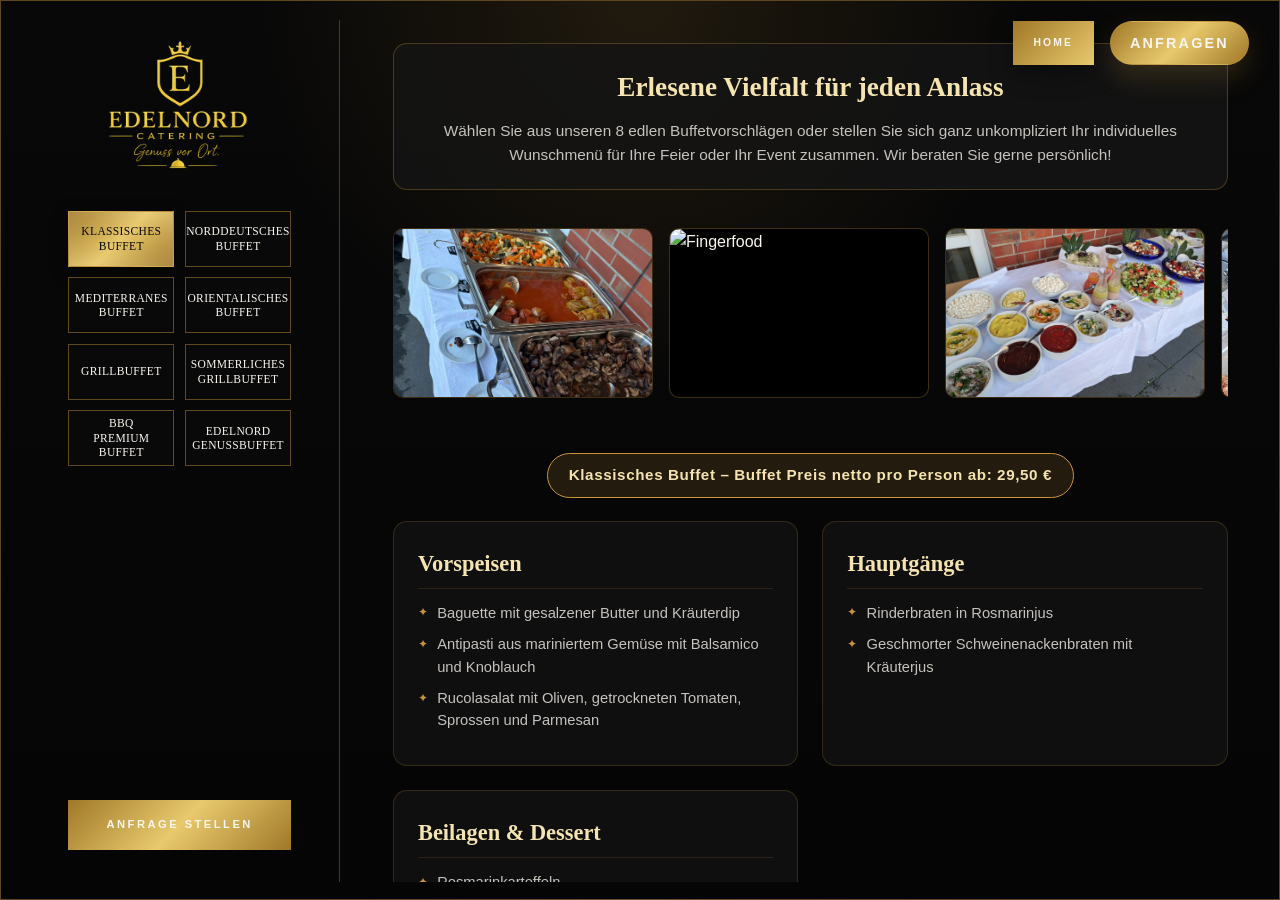
==== commit 531de501: "Enhance buffet menu section styling and layout Added CSS styles to improve layout and responsiveness" ====
--- a/buffets-neu.html
+++ b/buffets-neu.html
@@ -1,4 +1,3 @@
-HTML
 <!DOCTYPE html>
 <html lang="de">
 <head>
@@ -12,6 +11,18 @@
   <link rel="stylesheet" href="css/style.css">
   <link rel="stylesheet" href="css/buffets.css">
   <style>
+    /* Hauptbereich entkoppeln, damit Flexbox das Karussell nicht zusammenschiebt */
+    .buffet-container .menu-section {
+      display: block !important;
+      width: 100% !important;
+      height: calc(100svh - 2.4rem) !important;
+      max-height: calc(100svh - 2.4rem) !important;
+      overflow-y: auto !important;
+      overflow-x: hidden !important;
+      padding: 1.4rem 2rem 2.5rem !important;
+      box-sizing: border-box !important;
+    }
+
     /* Zusätzliches Styling für Karussell, Lightbox & neue Elemente */
     .buffet-intro-box {
       background: rgba(20, 20, 20, 0.85);
@@ -250,6 +261,15 @@
       from { opacity: 0; transform: translateY(8px); }
       to { opacity: 1; transform: translateY(0); }
     }
+
+    @media (max-width: 900px) {
+      .buffet-container .menu-section {
+        height: auto !important;
+        max-height: none !important;
+        overflow-y: visible !important;
+        padding: 0.5rem 0.25rem !important;
+      }
+    }
   </style>
 </head>
 
@@ -292,7 +312,7 @@
 
 
       <!-- ================= HAUPTBEREICH / SPEISEKARTE ================= -->
-      <main class="menu-section" style="padding: 1.6rem 2rem 2rem; overflow-y: auto; max-height: 90vh;">
+      <main class="menu-section">
 
         <!-- Einleitungstext -->
         <div class="buffet-intro-box">
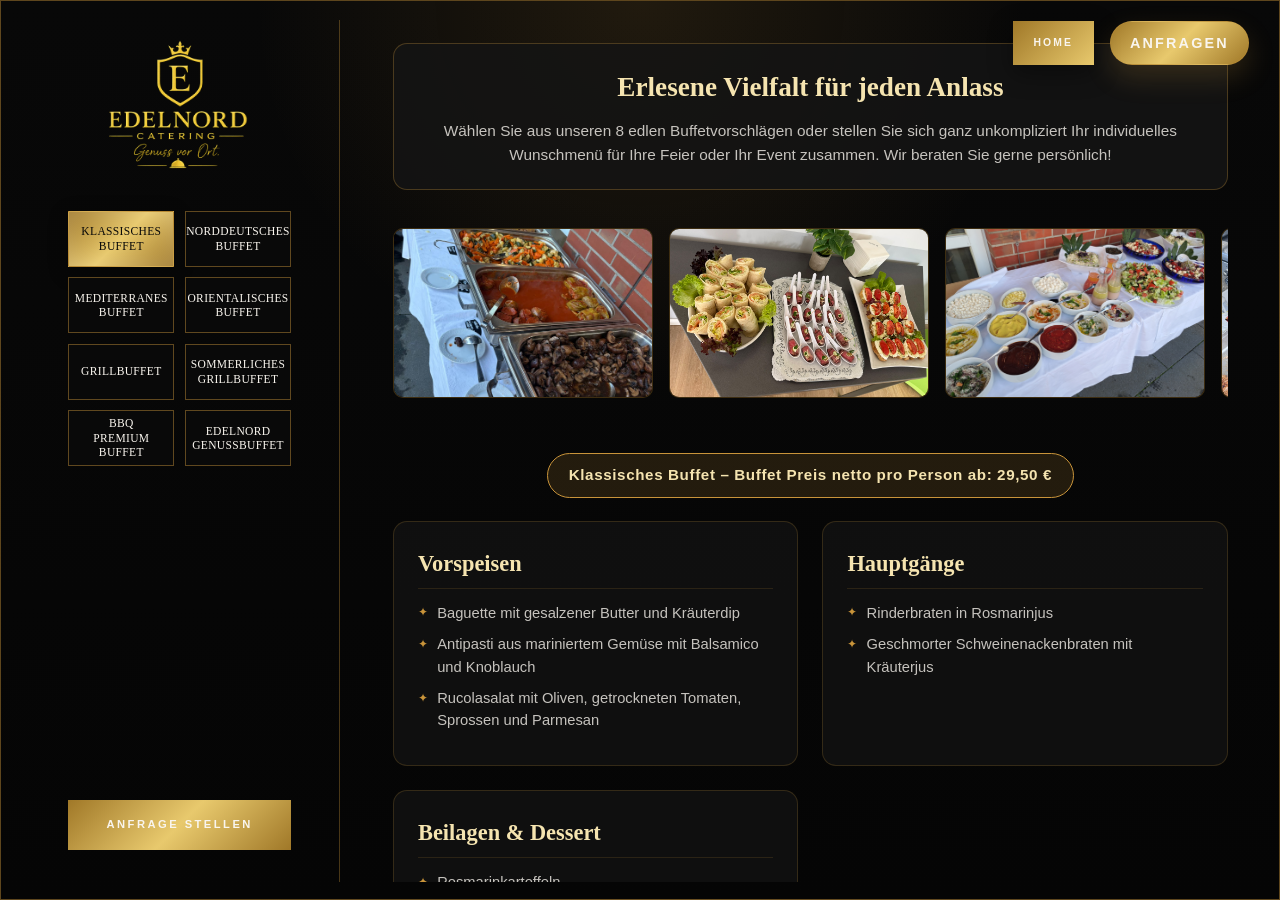
==== commit e369d763: "Fix image file extension for Fingerfood" ====
--- a/buffets-neu.html
+++ b/buffets-neu.html
@@ -324,7 +324,7 @@
         <div class="media-carousel-container">
           <div class="media-carousel-track">
             <div class="carousel-item"><img src="assets/B004 Warme Speisen.jpg" alt="Warme Speisen"></div>
-            <div class="carousel-item"><img src="assets/B017 Fingerfood.jpg" alt="Fingerfood"></div>
+            <div class="carousel-item"><img src="assets/B017 Fingerfood.jpeg" alt="Fingerfood"></div>
             <div class="carousel-item"><img src="assets/B002 Salate und Dips.jpg" alt="Salate und Dips"></div>
             <div class="carousel-item"><img src="assets/B003 Gasgrill.jpg" alt="Gasgrill"></div>
             <div class="carousel-item"><img src="assets/B009 Buffet Gäste.jpg" alt="Buffet Gäste"></div>
@@ -333,7 +333,7 @@
             <div class="carousel-item"><img src="assets/B019 Holzkohlegrill.jpg" alt="Holzkohlegrill"></div>
             <!-- Duplikat-Set für nahtlose Endlosschleife -->
             <div class="carousel-item"><img src="assets/B004 Warme Speisen.jpg" alt="Warme Speisen"></div>
-            <div class="carousel-item"><img src="assets/B017 Fingerfood.jpg" alt="Fingerfood"></div>
+            <div class="carousel-item"><img src="assets/B017 Fingerfood.jpeg" alt="Fingerfood"></div>
             <div class="carousel-item"><img src="assets/B002 Salate und Dips.jpg" alt="Salate und Dips"></div>
             <div class="carousel-item"><img src="assets/B003 Gasgrill.jpg" alt="Gasgrill"></div>
             <div class="carousel-item"><img src="assets/B009 Buffet Gäste.jpg" alt="Buffet Gäste"></div>
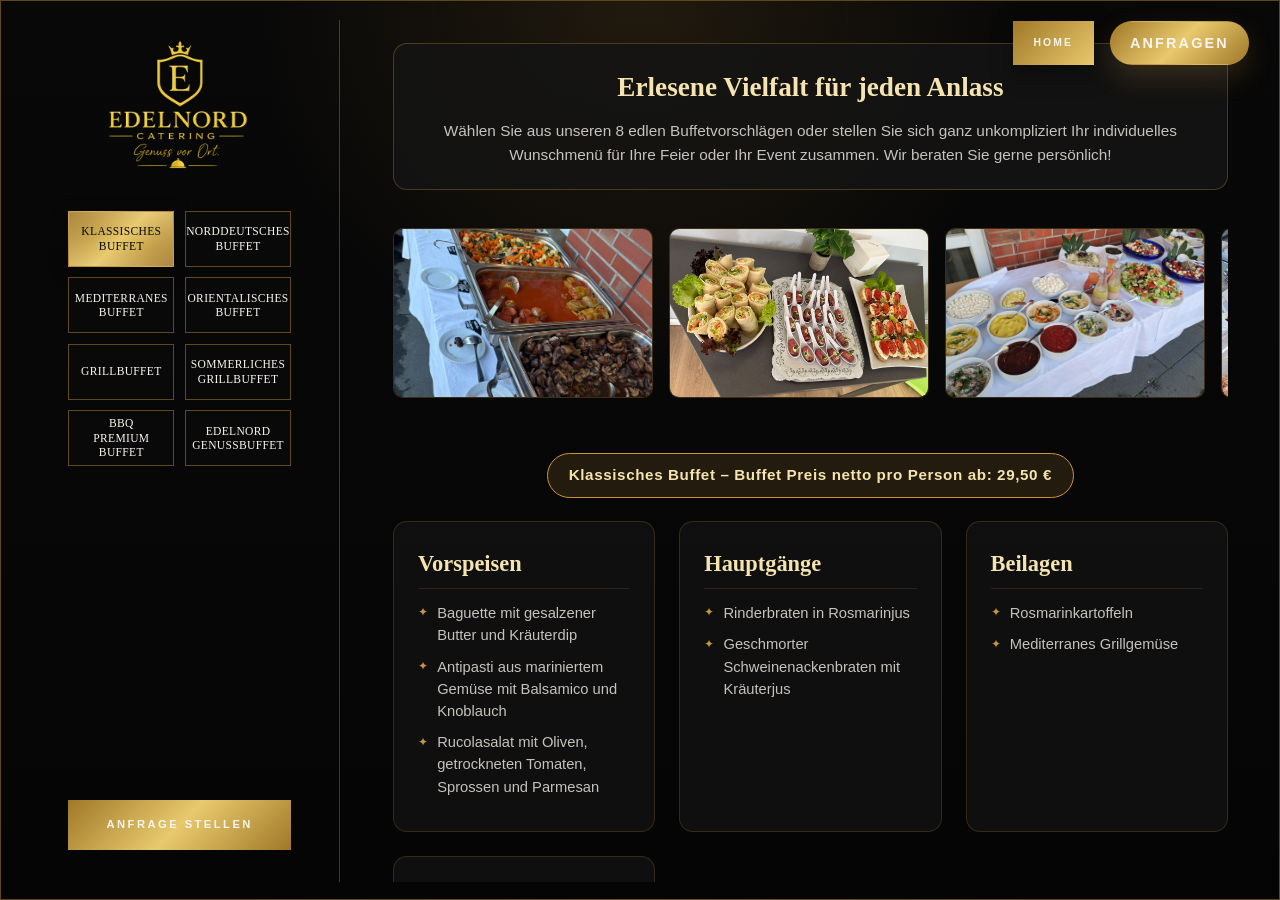
==== commit 3f7d3578: "Refactor buffet categories for clarity Updated buffet categories to separate sides and desserts." ====
--- a/buffets-neu.html
+++ b/buffets-neu.html
@@ -165,7 +165,7 @@
     /* Buffet Grid & Cards */
     .buffet-content-grid {
       display: grid;
-      grid-template-columns: repeat(auto-fit, minmax(280px, 1fr));
+      grid-template-columns: repeat(auto-fit, minmax(260px, 1fr));
       gap: 1.5rem;
       margin-top: 1.2rem;
       margin-bottom: 2rem;
@@ -235,7 +235,7 @@
     .pdf-download-container {
       text-align: center;
       margin-top: 1rem;
-      margin-bottom: 2rem;
+      margin-bottom: 1.5rem;
     }
     .btn-pdf-download {
       display: inline-flex;
@@ -257,6 +257,11 @@
       background: linear-gradient(135deg, #d8a346, #ecc16d);
     }
 
+    /* Mobile Buffet-Kacheln unter dem PDF-Button (auf Desktop ausgeblendet) */
+    .mobile-buffet-tabs {
+      display: none;
+    }
+
     @keyframes fadeIn {
       from { opacity: 0; transform: translateY(8px); }
       to { opacity: 1; transform: translateY(0); }
@@ -268,6 +273,48 @@
         max-height: none !important;
         overflow-y: visible !important;
         padding: 0.5rem 0.25rem !important;
+      }
+
+      .menu-section .media-carousel-container {
+        min-height: 150px !important;
+        margin-top: 0.8rem !important;
+        margin-bottom: 1.2rem !important;
+      }
+
+      .menu-section .media-carousel-track,
+      .menu-section .carousel-item {
+        height: 135px !important;
+        min-height: 135px !important;
+        max-height: 135px !important;
+      }
+
+      .menu-section .carousel-item {
+        width: 210px !important;
+      }
+
+      .buffet-title-row {
+        margin-top: 1.4rem;
+        margin-bottom: 1rem;
+      }
+
+      .price-badge {
+        font-size: 0.85rem;
+        padding: 0.55rem 1rem;
+      }
+
+      .mobile-buffet-tabs {
+        display: grid !important;
+        grid-template-columns: repeat(2, minmax(0, 1fr));
+        gap: 0.55rem;
+        margin-top: 1.1rem;
+        margin-bottom: 1.4rem;
+      }
+
+      .mobile-buffet-tabs .buffet-tab {
+        min-height: 48px;
+        height: auto;
+        font-size: 0.68rem;
+        padding: 0.45rem 0.5rem;
       }
     }
   </style>
@@ -368,10 +415,15 @@
                 </ul>
               </div>
               <div class="buffet-category">
-                <h3>Beilagen & Dessert</h3>
+                <h3>Beilagen</h3>
                 <ul>
                   <li>Rosmarinkartoffeln</li>
                   <li>Mediterranes Grillgemüse</li>
+                </ul>
+              </div>
+              <div class="buffet-category">
+                <h3>Desserts</h3>
+                <ul>
                   <li>Panna cotta mit Beerensauce im Glas</li>
                 </ul>
               </div>
@@ -381,6 +433,16 @@
                 📥 Buffet-PDF herunterladen
               </a>
             </div>
+            <div class="mobile-buffet-tabs" aria-label="Buffet auswählen">
+              <button type="button" class="buffet-tab active" data-target="buffet-1">Klassisches Buffet</button>
+              <button type="button" class="buffet-tab" data-target="buffet-2">Norddeutsches Buffet</button>
+              <button type="button" class="buffet-tab" data-target="buffet-3">Mediterranes Buffet</button>
+              <button type="button" class="buffet-tab" data-target="buffet-4">Orientalisches Buffet</button>
+              <button type="button" class="buffet-tab" data-target="buffet-5">Grillbuffet</button>
+              <button type="button" class="buffet-tab" data-target="buffet-6">Sommerliches Grillbuffet</button>
+              <button type="button" class="buffet-tab" data-target="buffet-7">BBQ Premium Buffet</button>
+              <button type="button" class="buffet-tab" data-target="buffet-8">EdelNord Genussbuffet</button>
+            </div>
           </div>
 
           <!-- 2. Norddeutsches Buffet -->
@@ -405,10 +467,15 @@
                 </ul>
               </div>
               <div class="buffet-category">
-                <h3>Beilagen & Dessert</h3>
+                <h3>Beilagen</h3>
                 <ul>
                   <li>Speckbohnen, Erbsen und Blumenkohl</li>
                   <li>Kartoffelgratin</li>
+                </ul>
+              </div>
+              <div class="buffet-category">
+                <h3>Desserts</h3>
+                <ul>
                   <li>Rote Grütze mit Vanillesauce</li>
                 </ul>
               </div>
@@ -418,6 +485,16 @@
                 📥 Buffet-PDF herunterladen
               </a>
             </div>
+            <div class="mobile-buffet-tabs" aria-label="Buffet auswählen">
+              <button type="button" class="buffet-tab" data-target="buffet-1">Klassisches Buffet</button>
+              <button type="button" class="buffet-tab active" data-target="buffet-2">Norddeutsches Buffet</button>
+              <button type="button" class="buffet-tab" data-target="buffet-3">Mediterranes Buffet</button>
+              <button type="button" class="buffet-tab" data-target="buffet-4">Orientalisches Buffet</button>
+              <button type="button" class="buffet-tab" data-target="buffet-5">Grillbuffet</button>
+              <button type="button" class="buffet-tab" data-target="buffet-6">Sommerliches Grillbuffet</button>
+              <button type="button" class="buffet-tab" data-target="buffet-7">BBQ Premium Buffet</button>
+              <button type="button" class="buffet-tab" data-target="buffet-8">EdelNord Genussbuffet</button>
+            </div>
           </div>
 
           <!-- 3. Mediterranes Buffet -->
@@ -443,10 +520,15 @@
                 </ul>
               </div>
               <div class="buffet-category">
-                <h3>Beilagen & Dessert</h3>
+                <h3>Beilagen</h3>
                 <ul>
                   <li>Rosmarinkartoffeln</li>
                   <li>Gegrilltes Gemüse</li>
+                </ul>
+              </div>
+              <div class="buffet-category">
+                <h3>Desserts</h3>
+                <ul>
                   <li>Tiramisù mit Amarenakirschen</li>
                 </ul>
               </div>
@@ -456,6 +538,16 @@
                 📥 Buffet-PDF herunterladen
               </a>
             </div>
+            <div class="mobile-buffet-tabs" aria-label="Buffet auswählen">
+              <button type="button" class="buffet-tab" data-target="buffet-1">Klassisches Buffet</button>
+              <button type="button" class="buffet-tab" data-target="buffet-2">Norddeutsches Buffet</button>
+              <button type="button" class="buffet-tab active" data-target="buffet-3">Mediterranes Buffet</button>
+              <button type="button" class="buffet-tab" data-target="buffet-4">Orientalisches Buffet</button>
+              <button type="button" class="buffet-tab" data-target="buffet-5">Grillbuffet</button>
+              <button type="button" class="buffet-tab" data-target="buffet-6">Sommerliches Grillbuffet</button>
+              <button type="button" class="buffet-tab" data-target="buffet-7">BBQ Premium Buffet</button>
+              <button type="button" class="buffet-tab" data-target="buffet-8">EdelNord Genussbuffet</button>
+            </div>
           </div>
 
           <!-- 4. Orientalisches Buffet -->
@@ -480,10 +572,15 @@
                 </ul>
               </div>
               <div class="buffet-category">
-                <h3>Beilagen & Dessert</h3>
+                <h3>Beilagen</h3>
                 <ul>
                   <li>Biryani-Reis</li>
                   <li>Gebratener Blumenkohl mit Sesamsauce</li>
+                </ul>
+              </div>
+              <div class="buffet-category">
+                <h3>Desserts</h3>
+                <ul>
                   <li>Kunafa mit Käse</li>
                 </ul>
               </div>
@@ -493,6 +590,16 @@
                 📥 Buffet-PDF herunterladen
               </a>
             </div>
+            <div class="mobile-buffet-tabs" aria-label="Buffet auswählen">
+              <button type="button" class="buffet-tab" data-target="buffet-1">Klassisches Buffet</button>
+              <button type="button" class="buffet-tab" data-target="buffet-2">Norddeutsches Buffet</button>
+              <button type="button" class="buffet-tab" data-target="buffet-3">Mediterranes Buffet</button>
+              <button type="button" class="buffet-tab active" data-target="buffet-4">Orientalisches Buffet</button>
+              <button type="button" class="buffet-tab" data-target="buffet-5">Grillbuffet</button>
+              <button type="button" class="buffet-tab" data-target="buffet-6">Sommerliches Grillbuffet</button>
+              <button type="button" class="buffet-tab" data-target="buffet-7">BBQ Premium Buffet</button>
+              <button type="button" class="buffet-tab" data-target="buffet-8">EdelNord Genussbuffet</button>
+            </div>
           </div>
 
           <!-- 5. Grillbuffet -->
@@ -519,10 +626,15 @@
                 </ul>
               </div>
               <div class="buffet-category">
-                <h3>Beilagen & Dessert</h3>
+                <h3>Beilagen</h3>
                 <ul>
                   <li>Ofenkartoffeln mit geräucherter Paprika und Meersalz</li>
                   <li>Gegrillte Zucchini und Paprika mit Balsamico</li>
+                </ul>
+              </div>
+              <div class="buffet-category">
+                <h3>Desserts</h3>
+                <ul>
                   <li>Cheesecake im Glas mit Beerensauce</li>
                 </ul>
               </div>
@@ -532,6 +644,16 @@
                 📥 Buffet-PDF herunterladen
               </a>
             </div>
+            <div class="mobile-buffet-tabs" aria-label="Buffet auswählen">
+              <button type="button" class="buffet-tab" data-target="buffet-1">Klassisches Buffet</button>
+              <button type="button" class="buffet-tab" data-target="buffet-2">Norddeutsches Buffet</button>
+              <button type="button" class="buffet-tab" data-target="buffet-3">Mediterranes Buffet</button>
+              <button type="button" class="buffet-tab" data-target="buffet-4">Orientalisches Buffet</button>
+              <button type="button" class="buffet-tab active" data-target="buffet-5">Grillbuffet</button>
+              <button type="button" class="buffet-tab" data-target="buffet-6">Sommerliches Grillbuffet</button>
+              <button type="button" class="buffet-tab" data-target="buffet-7">BBQ Premium Buffet</button>
+              <button type="button" class="buffet-tab" data-target="buffet-8">EdelNord Genussbuffet</button>
+            </div>
           </div>
 
           <!-- 6. Sommerliches Grillbuffet -->
@@ -558,10 +680,15 @@
                 </ul>
               </div>
               <div class="buffet-category">
-                <h3>Beilagen & Dessert</h3>
+                <h3>Beilagen</h3>
                 <ul>
                   <li>Kartoffelsalat mit Basilikumpesto</li>
                   <li>Gegrillte Maiskolben mit Butter und Meersalz</li>
+                </ul>
+              </div>
+              <div class="buffet-category">
+                <h3>Desserts</h3>
+                <ul>
                   <li>Zitronenquark mit frischen Erdbeeren im Glas</li>
                 </ul>
               </div>
@@ -571,6 +698,16 @@
                 📥 Buffet-PDF herunterladen
               </a>
             </div>
+            <div class="mobile-buffet-tabs" aria-label="Buffet auswählen">
+              <button type="button" class="buffet-tab" data-target="buffet-1">Klassisches Buffet</button>
+              <button type="button" class="buffet-tab" data-target="buffet-2">Norddeutsches Buffet</button>
+              <button type="button" class="buffet-tab" data-target="buffet-3">Mediterranes Buffet</button>
+              <button type="button" class="buffet-tab" data-target="buffet-4">Orientalisches Buffet</button>
+              <button type="button" class="buffet-tab" data-target="buffet-5">Grillbuffet</button>
+              <button type="button" class="buffet-tab active" data-target="buffet-6">Sommerliches Grillbuffet</button>
+              <button type="button" class="buffet-tab" data-target="buffet-7">BBQ Premium Buffet</button>
+              <button type="button" class="buffet-tab" data-target="buffet-8">EdelNord Genussbuffet</button>
+            </div>
           </div>
 
           <!-- 7. BBQ Premium Buffet -->
@@ -598,10 +735,15 @@
                 </ul>
               </div>
               <div class="buffet-category">
-                <h3>Beilagen & Dessert</h3>
+                <h3>Beilagen</h3>
                 <ul>
                   <li>Kartoffeln mit Rosmarin, Thymian, Meersalz und Olivenöl</li>
                   <li>Gebratene Champignons mit Knoblauch und Kräutern</li>
+                </ul>
+              </div>
+              <div class="buffet-category">
+                <h3>Desserts</h3>
+                <ul>
                   <li>Schokoladenbrownie mit Salzkaramellsauce</li>
                 </ul>
               </div>
@@ -611,6 +753,16 @@
                 📥 Buffet-PDF herunterladen
               </a>
             </div>
+            <div class="mobile-buffet-tabs" aria-label="Buffet auswählen">
+              <button type="button" class="buffet-tab" data-target="buffet-1">Klassisches Buffet</button>
+              <button type="button" class="buffet-tab" data-target="buffet-2">Norddeutsches Buffet</button>
+              <button type="button" class="buffet-tab" data-target="buffet-3">Mediterranes Buffet</button>
+              <button type="button" class="buffet-tab" data-target="buffet-4">Orientalisches Buffet</button>
+              <button type="button" class="buffet-tab" data-target="buffet-5">Grillbuffet</button>
+              <button type="button" class="buffet-tab" data-target="buffet-6">Sommerliches Grillbuffet</button>
+              <button type="button" class="buffet-tab active" data-target="buffet-7">BBQ Premium Buffet</button>
+              <button type="button" class="buffet-tab" data-target="buffet-8">EdelNord Genussbuffet</button>
+            </div>
           </div>
 
           <!-- 8. EdelNord Genussbuffet -->
@@ -636,10 +788,15 @@
                 </ul>
               </div>
               <div class="buffet-category">
-                <h3>Beilagen & Dessert</h3>
+                <h3>Beilagen</h3>
                 <ul>
                   <li>Buntes Landgemüse mit Möhren, grünen Bohnen und Erbsen</li>
                   <li>Basmatireis</li>
+                </ul>
+              </div>
+              <div class="buffet-category">
+                <h3>Desserts</h3>
+                <ul>
                   <li>Mousse au Chocolat aus Zartbitterschokolade</li>
                 </ul>
               </div>
@@ -648,6 +805,16 @@
               <a href="assets/EdelNord_Buffet_8_EdelNord_Genussbuffet.pdf" class="btn-pdf-download" target="_blank">
                 📥 Buffet-PDF herunterladen
               </a>
+            </div>
+            <div class="mobile-buffet-tabs" aria-label="Buffet auswählen">
+              <button type="button" class="buffet-tab" data-target="buffet-1">Klassisches Buffet</button>
+              <button type="button" class="buffet-tab" data-target="buffet-2">Norddeutsches Buffet</button>
+              <button type="button" class="buffet-tab" data-target="buffet-3">Mediterranes Buffet</button>
+              <button type="button" class="buffet-tab" data-target="buffet-4">Orientalisches Buffet</button>
+              <button type="button" class="buffet-tab" data-target="buffet-5">Grillbuffet</button>
+              <button type="button" class="buffet-tab" data-target="buffet-6">Sommerliches Grillbuffet</button>
+              <button type="button" class="buffet-tab" data-target="buffet-7">BBQ Premium Buffet</button>
+              <button type="button" class="buffet-tab active" data-target="buffet-8">EdelNord Genussbuffet</button>
             </div>
           </div>
 
@@ -670,16 +837,30 @@
     const tabs = document.querySelectorAll('.buffet-tab');
     const panels = document.querySelectorAll('.buffet-panel');
 
+    function activateBuffet(targetId, shouldScrollMobile = false) {
+      const target = document.getElementById(targetId);
+      if (!target) return;
+
+      panels.forEach(p => p.classList.remove('active'));
+      target.classList.add('active');
+
+      tabs.forEach(t => {
+        t.classList.toggle('active', t.getAttribute('data-target') === targetId);
+      });
+
+      if (shouldScrollMobile && window.innerWidth <= 900) {
+        const titleRow = target.querySelector('.buffet-title-row');
+        if (titleRow) {
+          titleRow.scrollIntoView({ behavior: 'smooth', block: 'start' });
+        }
+      }
+    }
+
     tabs.forEach(tab => {
       tab.addEventListener('click', () => {
-        tabs.forEach(t => t.classList.remove('active'));
-        panels.forEach(p => p.classList.remove('active'));
-
-        tab.classList.add('active');
-        const target = document.getElementById(tab.getAttribute('data-target'));
-        if (target) {
-          target.classList.add('active');
-        }
+        const targetId = tab.getAttribute('data-target');
+        const isMobileTab = Boolean(tab.closest('.mobile-buffet-tabs'));
+        activateBuffet(targetId, isMobileTab);
       });
     });
 
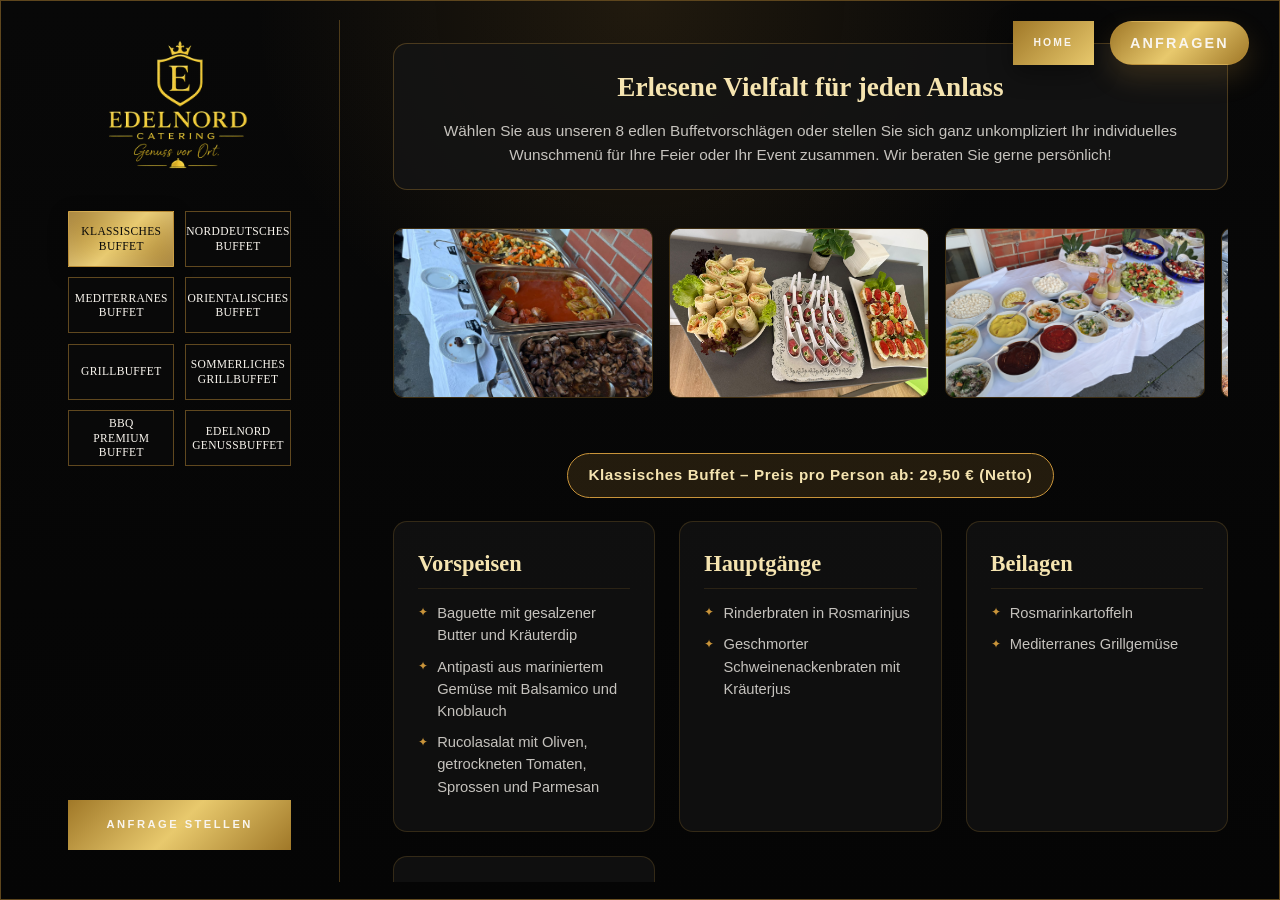
==== commit ca66470e: "Update buffet price descriptions to remove 'Buffet'" ====
--- a/buffets-neu.html
+++ b/buffets-neu.html
@@ -396,7 +396,7 @@
           <!-- 1. Klassisches Buffet -->
           <div id="buffet-1" class="buffet-panel active">
             <div class="buffet-title-row">
-              <span class="price-badge">Klassisches Buffet – Buffet Preis netto pro Person ab: 29,50 €</span>
+              <span class="price-badge">Klassisches Buffet – Preis pro Person ab: 29,50 € (Netto)</span>
             </div>
             <div class="buffet-content-grid">
               <div class="buffet-category">
@@ -448,7 +448,7 @@
           <!-- 2. Norddeutsches Buffet -->
           <div id="buffet-2" class="buffet-panel">
             <div class="buffet-title-row">
-              <span class="price-badge">Norddeutsches Buffet – Buffet Preis netto pro Person ab: 33,50 €</span>
+              <span class="price-badge">Norddeutsches Buffet – Preis pro Person ab: 33,50 € (Netto)</span>
             </div>
             <div class="buffet-content-grid">
               <div class="buffet-category">
@@ -500,7 +500,7 @@
           <!-- 3. Mediterranes Buffet -->
           <div id="buffet-3" class="buffet-panel">
             <div class="buffet-title-row">
-              <span class="price-badge">Mediterranes Buffet – Buffet Preis netto pro Person ab: 33,50 €</span>
+              <span class="price-badge">Mediterranes Buffet – Preis pro Person ab: 33,50 € (Netto)</span>
             </div>
             <div class="buffet-content-grid">
               <div class="buffet-category">
@@ -553,7 +553,7 @@
           <!-- 4. Orientalisches Buffet -->
           <div id="buffet-4" class="buffet-panel">
             <div class="buffet-title-row">
-              <span class="price-badge">Orientalisches Buffet – Buffet Preis netto pro Person ab: 29,50 €</span>
+              <span class="price-badge">Orientalisches Buffet – Preis pro Person ab (Netto): 29,50 €</span>
             </div>
             <div class="buffet-content-grid">
               <div class="buffet-category">
@@ -605,7 +605,7 @@
           <!-- 5. Grillbuffet -->
           <div id="buffet-5" class="buffet-panel">
             <div class="buffet-title-row">
-              <span class="price-badge">Grillbuffet – Buffet Preis netto pro Person ab: 36,50 €</span>
+              <span class="price-badge">Grillbuffet – Preis pro Person ab: 36,50 € (Netto)</span>
             </div>
             <div class="buffet-content-grid">
               <div class="buffet-category">
@@ -659,7 +659,7 @@
           <!-- 6. Sommerliches Grillbuffet -->
           <div id="buffet-6" class="buffet-panel">
             <div class="buffet-title-row">
-              <span class="price-badge">Sommerliches Grillbuffet – Buffet Preis netto pro Person ab: 36,50 €</span>
+              <span class="price-badge">Sommerliches Grillbuffet – Preis pro Person ab: 36,50 € (Netto)</span>
             </div>
             <div class="buffet-content-grid">
               <div class="buffet-category">
@@ -713,7 +713,7 @@
           <!-- 7. BBQ Premium Buffet -->
           <div id="buffet-7" class="buffet-panel">
             <div class="buffet-title-row">
-              <span class="price-badge">BBQ Premium Buffet – Buffet Preis netto pro Person ab: 39,50 €</span>
+              <span class="price-badge">BBQ Premium Buffet – Preis pro Person ab: 39,50 € (Netto)</span>
             </div>
             <div class="buffet-content-grid">
               <div class="buffet-category">
@@ -768,7 +768,7 @@
           <!-- 8. EdelNord Genussbuffet -->
           <div id="buffet-8" class="buffet-panel">
             <div class="buffet-title-row">
-              <span class="price-badge">EdelNord Genussbuffet – Buffet Preis netto pro Person ab: 39,50 €</span>
+              <span class="price-badge">EdelNord Genussbuffet – Preis pro Person ab: 39,50 € (Netto)</span>
             </div>
             <div class="buffet-content-grid">
               <div class="buffet-category">
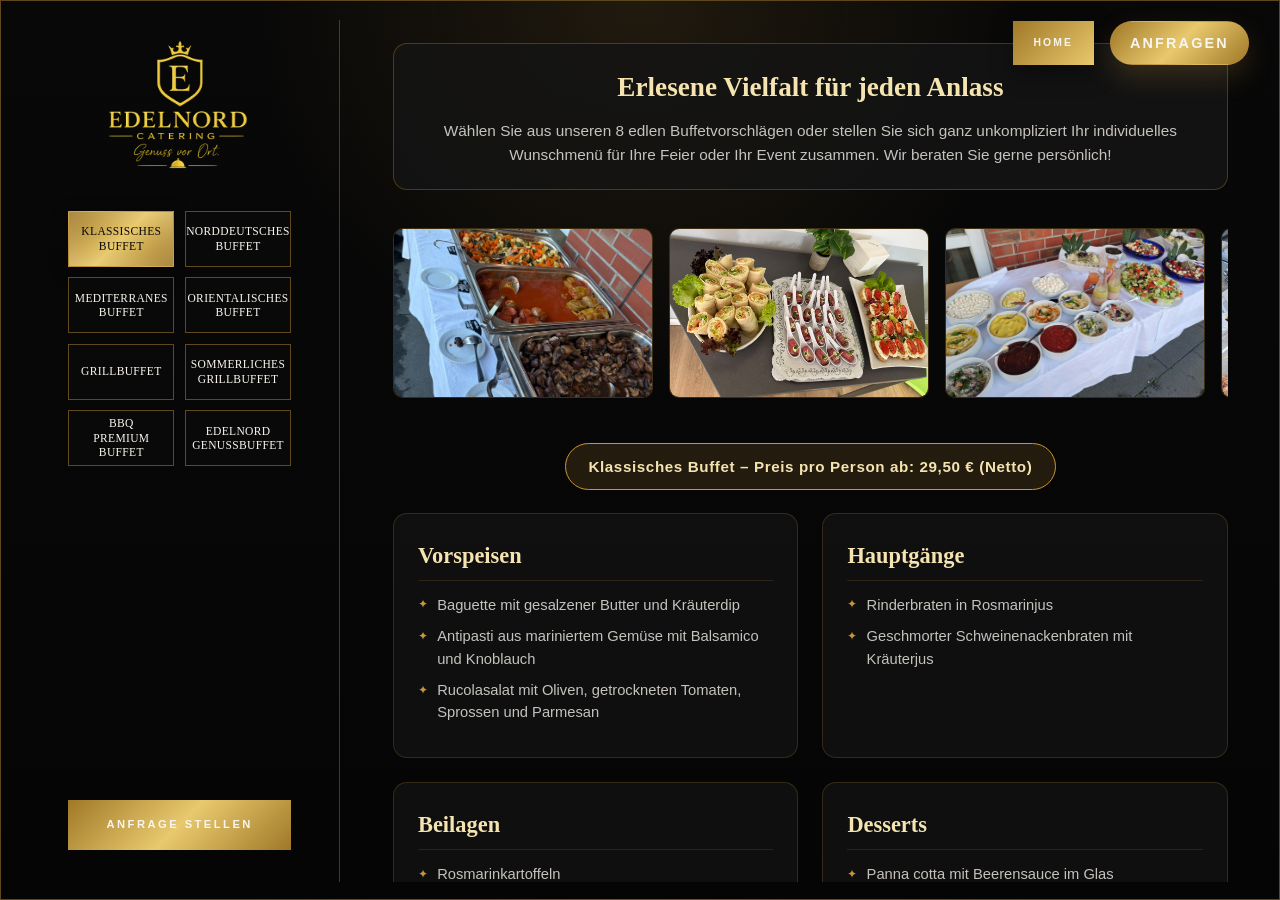
==== commit 0cef4da9: "Refactor buffet styles for menu sections" ====
--- a/buffets-neu.html
+++ b/buffets-neu.html
@@ -162,19 +162,24 @@
       hyphens: none;
     }
 
-    /* Buffet Grid & Cards */
-    .buffet-content-grid {
-      display: grid;
-      grid-template-columns: repeat(auto-fit, minmax(260px, 1fr));
-      gap: 1.5rem;
-      margin-top: 1.2rem;
-      margin-bottom: 2rem;
-    }
-    .buffet-category {
-      background: rgba(20, 20, 20, 0.7);
-      border: 1px solid rgba(201, 148, 58, 0.2);
-      border-radius: 14px;
-      padding: 1.5rem;
+    /* Buffet Grid & eigene Kästchen für Beilagen und Desserts */
+    .menu-section .buffet-content-grid {
+      display: grid !important;
+      grid-template-columns: repeat(2, minmax(260px, 1fr)) !important;
+      gap: 1.5rem !important;
+      margin-top: 1.2rem !important;
+      margin-bottom: 2rem !important;
+      align-items: stretch !important;
+    }
+    .menu-section .buffet-category {
+      display: flex !important;
+      flex-direction: column !important;
+      background: rgba(20, 20, 20, 0.7) !important;
+      border: 1px solid rgba(201, 148, 58, 0.2) !important;
+      border-radius: 14px !important;
+      padding: 1.5rem !important;
+      min-width: 0 !important;
+      box-sizing: border-box !important;
     }
     .buffet-category h3 {
       font-family: var(--font-display);
@@ -210,20 +215,27 @@
       display: none;
     }
     .buffet-panel.active {
-      display: block;
+      display: block !important;
       animation: fadeIn 0.4s ease forwards;
     }
-    .buffet-title-row {
-      text-align: center;
-      margin-top: 2.8rem;
-      margin-bottom: 1.4rem;
-    }
-    .price-badge {
-      display: inline-block;
+
+    /* Preis pro Person auf Desktop & Mobil zuverlässig sichtbar */
+    .menu-section .buffet-title-row {
+      display: block !important;
+      visibility: visible !important;
+      opacity: 1 !important;
+      text-align: center !important;
+      margin-top: 2.2rem !important;
+      margin-bottom: 1.4rem !important;
+    }
+    .menu-section .price-badge {
+      display: inline-block !important;
+      visibility: visible !important;
+      opacity: 1 !important;
       background: rgba(201, 148, 58, 0.15);
       border: 1px solid var(--gold);
       color: var(--gold-light);
-      padding: 0.6rem 1.3rem;
+      padding: 0.65rem 1.4rem;
       border-radius: 999px;
       font-weight: 600;
       font-size: 0.95rem;
@@ -275,6 +287,10 @@
         padding: 0.5rem 0.25rem !important;
       }
 
+      .menu-section .buffet-content-grid {
+        grid-template-columns: 1fr !important;
+      }
+
       .menu-section .media-carousel-container {
         min-height: 150px !important;
         margin-top: 0.8rem !important;
@@ -292,12 +308,12 @@
         width: 210px !important;
       }
 
-      .buffet-title-row {
-        margin-top: 1.4rem;
-        margin-bottom: 1rem;
-      }
-
-      .price-badge {
+      .menu-section .buffet-title-row {
+        margin-top: 1.4rem !important;
+        margin-bottom: 1rem !important;
+      }
+
+      .menu-section .price-badge {
         font-size: 0.85rem;
         padding: 0.55rem 1rem;
       }
@@ -886,6 +902,5 @@
       }
     });
   </script>
-
 </body>
 </html>
